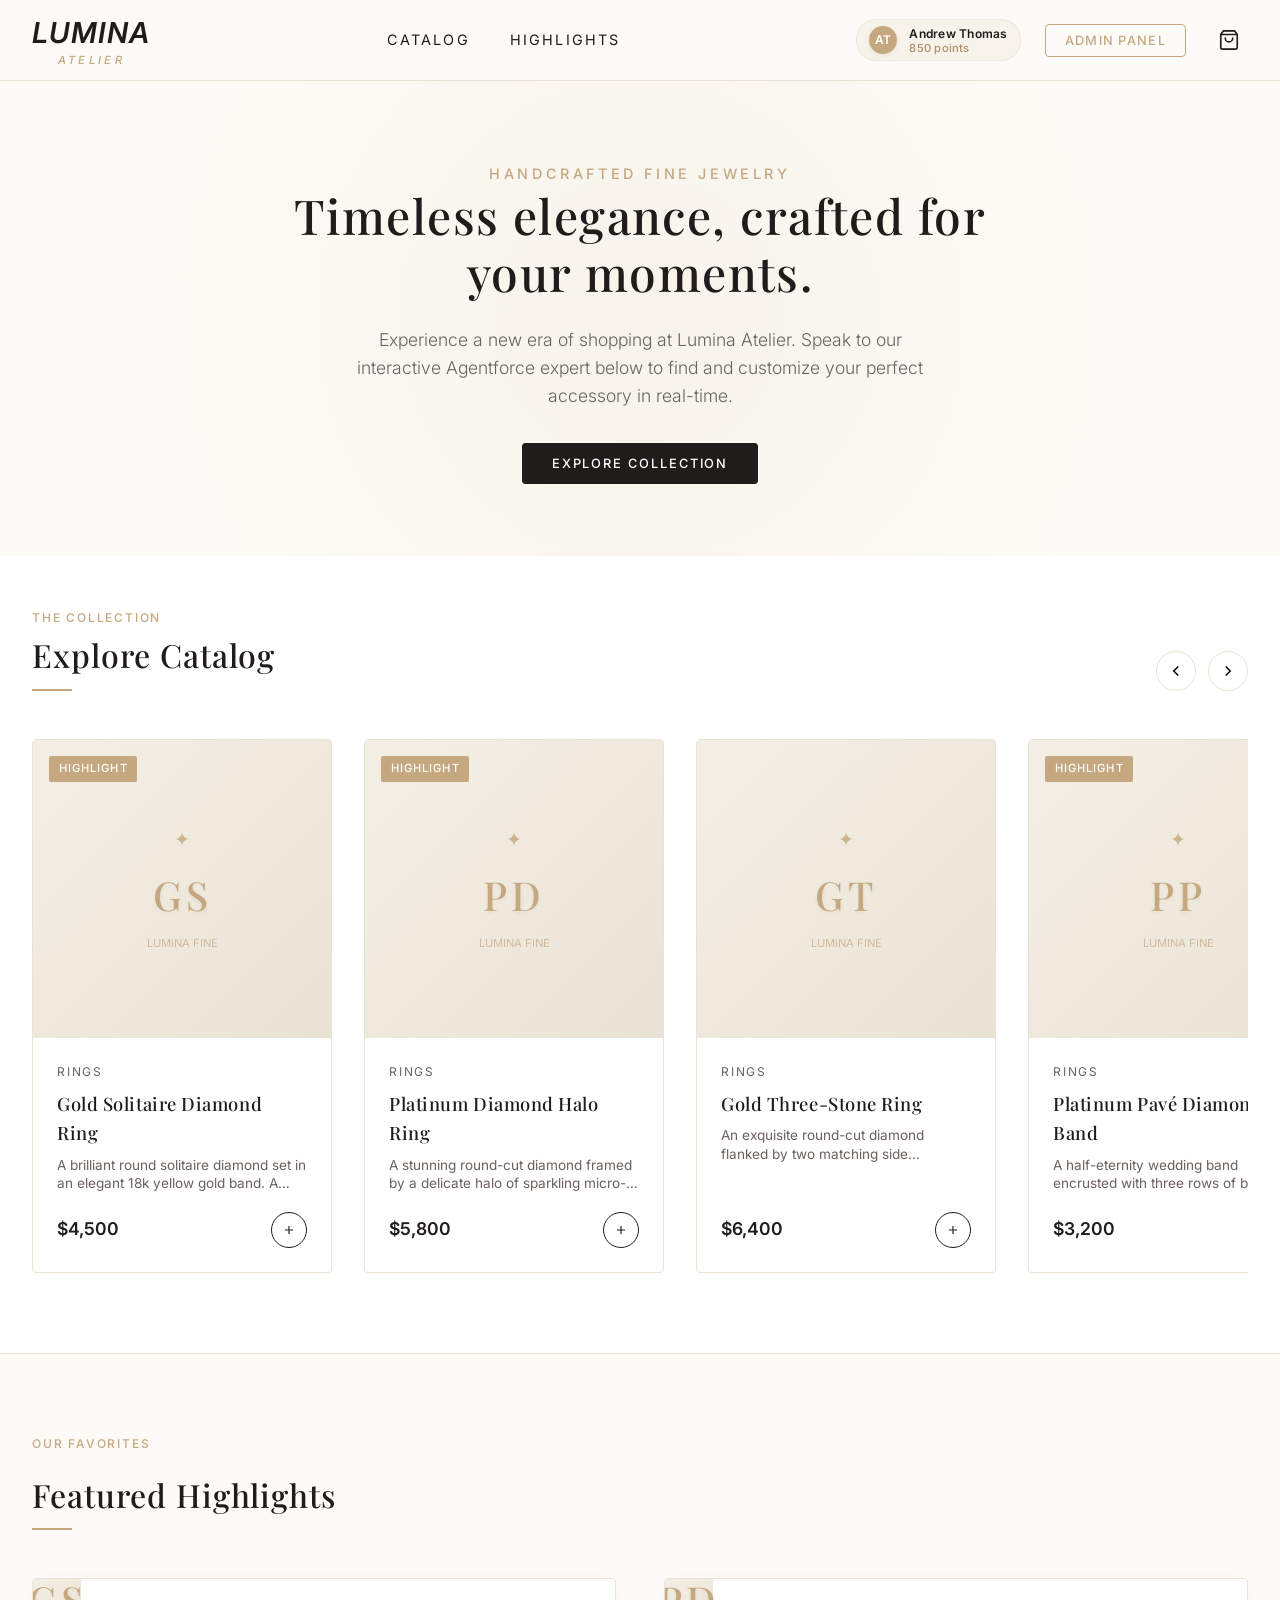
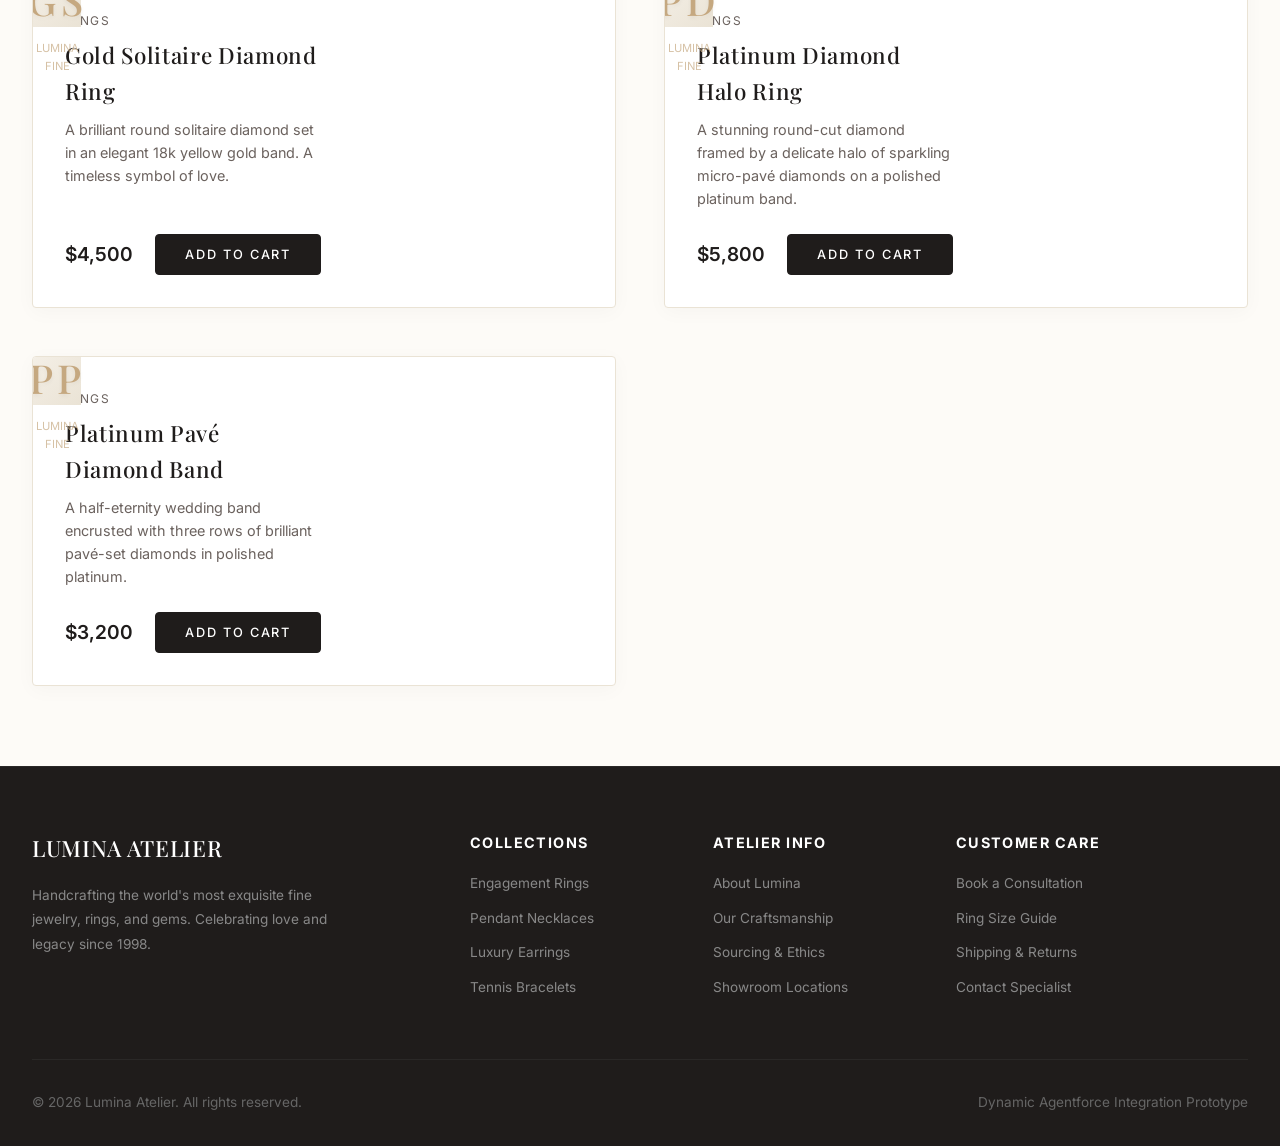
==== index.html @ 38d78a87 "Implement loyalty scheme: Andrew Thomas (850 pts), points redemption, cash-based points earning, and" ====
<!DOCTYPE html>
<html lang="en">
<head>
  <meta charset="UTF-8">
  <meta name="viewport" content="width=device-width, initial-scale=1.0">
  <title>Lumina Atelier | Fine Luxury Jewelry</title>
  <meta name="description" content="Discover premium handcrafted rings, necklaces, earrings, and bracelets at Lumina Atelier. Fully responsive demo with integrated Agentforce chat support.">
  <link rel="stylesheet" href="styles.css">
  <script src="app.js" defer></script>
  <!-- Salesforce Beacon Script -->
  <script type="text/javascript" async="" src="https://cdn.c360a.salesforce.com/beacon/c360a/36f000dc-c237-4c8b-a5c8-f75b1581d958/scripts/c360a.min.js"></script>
</head>
<body>

  <!-- --- TOAST CONTAINER FOR DYNAMIC EVENTS --- -->
  <div id="toastContainer" class="toast-container" aria-live="polite"></div>

  <!-- --- HEADER & NAVBAR --- -->
  <header class="header">
    <div class="container navbar">
      <a href="#" class="nav-logo" id="logoLink">
        LUMINA
        <span>Atelier</span>
      </a>
      
      <nav aria-label="Main Navigation">
        <ul class="nav-links">
          <li><a href="#carousel-section" id="navCatalog">Catalog</a></li>
          <li><a href="#highlight-section" id="navHighlights">Highlights</a></li>
        </ul>
      </nav>

      <div class="nav-actions">
        <!-- Loyalty Scheme Widget -->
        <div class="user-loyalty-widget" id="headerLoyaltyWidget" title="Loyalty Member: Andrew Thomas">
          <div class="user-avatar">AT</div>
          <div class="user-loyalty-info hide-mobile">
            <span class="user-name">Andrew Thomas</span>
            <span class="user-points"><span id="headerPointsCount">850</span> points</span>
          </div>
        </div>

        <button id="btnAdminOpen" class="btn-admin" aria-label="Open Catalog Admin Panel">
          Admin <span class="hide-mobile">Panel</span>
        </button>
        <button id="btnCart" class="icon-btn" aria-label="View Shopping Bag">
          <!-- Premium Minimalist Bag SVG -->
          <svg width="22" height="22" viewBox="0 0 24 24" fill="none" stroke="currentColor" stroke-width="1.8" stroke-linecap="round" stroke-linejoin="round">
            <path d="M6 2L3 6v14a2 2 0 0 0 2 2h14a2 2 0 0 0 2-2V6l-3-4z"></path>
            <line x1="3" y1="6" x2="21" y2="6"></line>
            <path d="M16 10a4 4 0 0 1-8 0"></path>
          </svg>
          <span class="cart-count" style="display: none;">0</span>
        </button>
        <button id="btnMobileMenu" class="mobile-menu-btn" aria-label="Toggle Navigation Menu">
          <svg width="22" height="22" viewBox="0 0 24 24" fill="none" stroke="currentColor" stroke-width="2" stroke-linecap="round" stroke-linejoin="round" class="hamburger-icon">
            <line x1="3" y1="12" x2="21" y2="12" class="line-mid"></line>
            <line x1="3" y1="6" x2="21" y2="6" class="line-top"></line>
            <line x1="3" y1="18" x2="21" y2="18" class="line-bot"></line>
          </svg>
        </button>
      </div>
    </div>
    <!-- Mobile Navigation Drawer / Dropdown -->
    <div id="mobileNavMenu" class="mobile-nav-menu">
      <nav aria-label="Mobile Navigation">
        <!-- Mobile Loyalty Widget -->
        <div class="mobile-loyalty-widget">
          <div class="user-avatar">AT</div>
          <div class="mobile-loyalty-info">
            <span class="user-name">Andrew Thomas</span>
            <span class="user-points"><span id="mobilePointsCount">850</span> points</span>
          </div>
        </div>
        <ul class="mobile-nav-links">
          <li><a href="#carousel-section" id="mobNavCatalog">Catalog</a></li>
          <li><a href="#highlight-section" id="mobNavHighlights">Highlights</a></li>
          <li><a href="#" id="mobNavAdmin" class="mob-admin-link">Admin Panel</a></li>
        </ul>
      </nav>
    </div>
  </header>

  <!-- --- HERO BRAND BANNER --- -->
  <section class="hero" id="heroBanner">
    <div class="container">
      <span class="hero-subtitle">Handcrafted Fine Jewelry</span>
      <h1 class="hero-title">Timeless elegance, crafted for your moments.</h1>
      <p class="hero-desc">Experience a new era of shopping at Lumina Atelier. Speak to our interactive Agentforce expert below to find and customize your perfect accessory in real-time.</p>
      <a href="#carousel-section" class="btn-primary" id="btnHeroExplore">Explore Collection</a>
    </div>
  </section>

  <!-- --- TOP HORIZONTAL SCROLLING PRODUCT CAROUSEL --- -->
  <section class="carousel-section" id="carousel-section">
    <div class="container">
      <div class="section-header">
        <div>
          <span class="hero-subtitle" style="font-size:0.75rem; letter-spacing:0.15em;">The Collection</span>
          <h2 class="section-title">Explore Catalog</h2>
        </div>
        <div class="carousel-controls">
          <button id="carouselPrev" class="carousel-arrow" aria-label="Scroll products left" title="Scroll Left">
            <svg width="18" height="18" viewBox="0 0 24 24" fill="none" stroke="currentColor" stroke-width="2"><polyline points="15 18 9 12 15 6"></polyline></svg>
          </button>
          <button id="carouselNext" class="carousel-arrow" aria-label="Scroll products right" title="Scroll Right">
            <svg width="18" height="18" viewBox="0 0 24 24" fill="none" stroke="currentColor" stroke-width="2"><polyline points="9 18 15 12 9 6"></polyline></svg>
          </button>
        </div>
      </div>
      
      <!-- Loaded dynamically via JavaScript -->
      <div id="carouselContainer" class="carousel-container"></div>
    </div>
  </section>

  <!-- --- HIGHLIGHTED PRODUCTS SECTION --- -->
  <section class="highlight-section" id="highlight-section">
    <div class="container">
      <span class="hero-subtitle" style="font-size:0.75rem; letter-spacing:0.15em; text-align:left; display:block;">Our Favorites</span>
      <h2 class="section-title">Featured Highlights</h2>
      
      <!-- Loaded dynamically via JavaScript -->
      <div id="highlightGrid" class="highlight-grid"></div>
    </div>
  </section>

  <!-- --- PRODUCT DETAIL VIEW SECTION (SPA) --- -->
  <section id="productDetailSection" class="product-detail-section" style="display: none;">
    <!-- Loaded dynamically via JavaScript -->
  </section>

  <!-- --- FOOTER --- -->
  <footer class="footer">
    <div class="container">
      <div class="footer-grid">
        <div class="footer-brand">
          <h4>LUMINA ATELIER</h4>
          <p>Handcrafting the world's most exquisite fine jewelry, rings, and gems. Celebrating love and legacy since 1998.</p>
        </div>
        <div class="footer-col">
          <h5>Collections</h5>
          <ul>
            <li><a href="#">Engagement Rings</a></li>
            <li><a href="#">Pendant Necklaces</a></li>
            <li><a href="#">Luxury Earrings</a></li>
            <li><a href="#">Tennis Bracelets</a></li>
          </ul>
        </div>
        <div class="footer-col">
          <h5>Atelier Info</h5>
          <ul>
            <li><a href="#">About Lumina</a></li>
            <li><a href="#">Our Craftsmanship</a></li>
            <li><a href="#">Sourcing & Ethics</a></li>
            <li><a href="#">Showroom Locations</a></li>
          </ul>
        </div>
        <div class="footer-col">
          <h5>Customer Care</h5>
          <ul>
            <li><a href="#">Book a Consultation</a></li>
            <li><a href="#">Ring Size Guide</a></li>
            <li><a href="#">Shipping & Returns</a></li>
            <li><a href="#">Contact Specialist</a></li>
          </ul>
        </div>
      </div>
      <div class="footer-bottom">
        <p>&copy; 2026 Lumina Atelier. All rights reserved.</p>
        <p>Dynamic Agentforce Integration Prototype</p>
      </div>
    </div>
  </footer>

  <!-- --- CART DRAWER SLIDEOUT --- -->
  <div id="cartOverlay" class="cart-drawer-overlay">
    <div class="cart-drawer" role="dialog" aria-modal="true" aria-labelledby="cartTitle">
      <div class="cart-header">
        <h2 id="cartTitle" class="cart-title">Your Jewelry Bag</h2>
        <button id="cartClose" class="btn-close" aria-label="Close Shopping Bag">&times;</button>
      </div>
      
      <!-- Items loaded dynamically -->
      <div id="cartItems" class="cart-items"></div>
      
      <div class="cart-footer">
        <!-- Loyalty Redemption Widget in Cart -->
        <div class="loyalty-redeem-box">
          <div class="loyalty-info-row">
            <span class="loyalty-title-text">Redeem Loyalty Points</span>
            <span id="loyaltyBalanceText" class="loyalty-balance-tag">850 pts ($85.00) available</span>
          </div>
          <div class="loyalty-input-row">
            <input type="number" id="loyaltyInput" class="loyalty-input" min="0" placeholder="Points to spend">
            <button id="btnApplyLoyalty" class="btn-apply-loyalty">Apply</button>
            <button id="btnUseMaxLoyalty" class="btn-use-max-loyalty">Max</button>
          </div>
        </div>

        <div class="cart-summary-row">
          <span>Subtotal</span>
          <span id="cartSubtotal">$0</span>
        </div>
        <div class="cart-summary-row" id="cartDiscountRow" style="display: none;">
          <span>Discount (15%)</span>
          <span id="cartDiscount" class="discount-tag">-$0</span>
        </div>
        <!-- Loyalty Discount Row -->
        <div class="cart-summary-row" id="cartLoyaltyDiscountRow" style="display: none;">
          <span>Loyalty Points Redeemed (<span id="cartPointsSpentText">0</span> pts)</span>
          <span id="cartLoyaltyDiscount" class="discount-tag">-$0</span>
        </div>
        <div class="cart-summary-row total">
          <span>Total</span>
          <span id="cartTotal">$0</span>
        </div>
        
        <div class="promo-code-box">
          <input type="text" id="promoInput" class="promo-input" placeholder="Promo Code (e.g. WELCOME15)">
          <button id="btnApplyPromo" class="btn-apply-promo">Apply</button>
        </div>

        <!-- Loyalty Points Gained Banner -->
        <div class="loyalty-earned-banner">
          <svg width="15" height="15" viewBox="0 0 24 24" fill="none" stroke="currentColor" stroke-width="2" stroke-linecap="round" stroke-linejoin="round" class="loyalty-star-icon">
            <polygon points="12 2 15.09 8.26 22 9.27 17 14.14 18.18 21.02 12 17.77 5.82 21.02 7 14.14 2 9.27 8.91 8.26 12 2"></polygon>
          </svg>
          <span>You will earn <strong id="cartPointsEarned">0</strong> loyalty points</span>
        </div>
        
        <button class="btn-primary btn-checkout" id="btnCheckout">Secure Checkout</button>
      </div>
    </div>
  </div>

  <!-- --- ADMIN PRODUCT BUILDER MODAL --- -->
  <div id="adminOverlay" class="admin-modal-overlay">
    <div class="admin-modal" role="dialog" aria-modal="true" aria-labelledby="adminModalTitle">
      <div class="admin-header">
        <h2 id="adminModalTitle">Add New Jewelry Product</h2>
        <div style="display: flex; align-items: center; gap: 1rem;">
          <button id="btnAdminReset" class="btn-admin" style="border-color: var(--color-alert); color: var(--color-alert);" title="Restore original 10 products and delete custom changes">Reset Catalog</button>
          <button id="adminClose" class="btn-close" aria-label="Close Product Builder">&times;</button>
        </div>
      </div>
      
      <div class="admin-body">
        <!-- Form to Add/Edit Products -->
        <div class="admin-form-col">
          <form id="adminProductForm">
            <div class="form-group">
              <label for="prodName">Product Name *</label>
              <input type="text" id="prodName" class="form-control" placeholder="e.g. Sapphire Tiara" required>
            </div>
            
            <div class="form-group">
              <label for="prodPrice">Price (USD) *</label>
              <input type="number" id="prodPrice" class="form-control" placeholder="e.g. 5200" min="0" required>
            </div>
            
            <div class="form-group">
              <label for="prodCategory">Category</label>
              <select id="prodCategory" class="form-control">
                <option value="Rings">Rings</option>
                <option value="Necklaces">Necklaces</option>
                <option value="Earrings">Earrings</option>
                <option value="Bracelets">Bracelets</option>
              </select>
            </div>
            
            <div class="form-group">
              <label for="prodDescription">Product Description</label>
              <textarea id="prodDescription" class="form-control" placeholder="Describe the gemstones, band materials, cut, and craftsmanship..."></textarea>
            </div>
            
            <div class="form-group">
              <label for="prodImage">Image Path or URL</label>
              <input type="text" id="prodImage" class="form-control" placeholder="e.g. images/my_image.png">
              <p style="font-size:0.7rem; color:var(--color-text-secondary); margin-top:0.3rem;">Place your images in the <code>images/</code> folder and enter the path here, or paste an external HTTP image link.</p>
            </div>
            
            <div class="form-group">
              <label for="prodKeywords">Trigger Keywords (comma-separated)</label>
              <input type="text" id="prodKeywords" class="form-control" placeholder="e.g. sapphire, tiara, crown">
              <p style="font-size:0.7rem; color:var(--color-text-secondary); margin-top:0.3rem;">If the Agent mentions these keywords, this product will auto-scroll and highlight.</p>
            </div>
            
            <div class="form-group checkbox-group">
              <input type="checkbox" id="prodHighlight">
              <label for="prodHighlight">Display in Highlighted Showcase (below carousel)</label>
            </div>
            
            <div class="form-actions">
              <button type="button" id="btnAdminCancel" class="btn-form cancel">Cancel</button>
              <button type="submit" id="btnAdminSubmit" class="btn-form submit">Add to Catalog</button>
            </div>
          </form>
        </div>
        
        <!-- List of Existing Products for Managing -->
        <div class="admin-list-col">
          <h3 class="admin-table-title">Manage Catalog List</h3>
          <div id="adminProdList" class="admin-prod-list"></div>
        </div>
      </div>
    </div>
  </div>


  <!-- --- ORDER CONFIRMATION MODAL --- -->
  <div id="confirmationOverlay" class="confirmation-modal-overlay">
    <div class="confirmation-modal" role="dialog" aria-modal="true" aria-labelledby="confirmTitle">
      <div class="confirm-icon">✦</div>
      <h2 id="confirmTitle" class="confirm-title">Order Confirmed</h2>
      <p class="confirm-subtitle">Thank you for your purchase, Andrew Thomas!</p>
      
      <div class="confirm-details">
        <div class="confirm-row">
          <span>Order Number:</span>
          <strong id="confirmOrderNo">LMA-1029384</strong>
        </div>
        <hr class="confirm-divider">
        <div class="confirm-summary">
          <div class="confirm-row">
            <span>Subtotal:</span>
            <span id="confirmSubtotal">$0</span>
          </div>
          <div class="confirm-row" id="confirmPromoDiscountRow" style="display: none;">
            <span>Promo Discount:</span>
            <span id="confirmPromoDiscount">-$0</span>
          </div>
          <div class="confirm-row" id="confirmLoyaltyDiscountRow" style="display: none;">
            <span>Loyalty Discount (<span id="confirmPointsSpent">0</span> pts):</span>
            <span id="confirmLoyaltyDiscount">-$0</span>
          </div>
          <div class="confirm-row total">
            <span>Total Paid (Cash):</span>
            <span id="confirmTotal">$0</span>
          </div>
        </div>
        <hr class="confirm-divider">
        <div class="confirm-loyalty-recap">
          <div class="confirm-row">
            <span>Loyalty Points Gained:</span>
            <span class="points-gain" id="confirmPointsGained">+0 points</span>
          </div>
          <div class="confirm-row">
            <span>New Points Balance:</span>
            <strong id="confirmNewBalance">850 points</strong>
          </div>
        </div>
      </div>
      
      <button id="btnConfirmClose" class="btn-primary confirm-btn-close">Continue Shopping</button>
    </div>
  </div>


  <!-- --- SALESFORCE AGENTFORCE HTML SNIPPET --- -->
  <script type='text/javascript'>
    function initEmbeddedMessaging() {
      try {
        embeddedservice_bootstrap.settings.language = 'en_US'; // For example, enter 'en' or 'en-US'
        
        embeddedservice_bootstrap.init(
          '00Dg8000006eGtp',
          'Service_Agent_Lumina',
          'https://os1779160828320.my.site.com/ESWServiceAgentLumina1780899485218',
          {
            scrt2URL: 'https://os1779160828320.my.salesforce-scrt.com'
          }
        );
      } catch (err) {
        console.error('Error loading Embedded Messaging: ', err);
      }
    };
  </script>
  <script type='text/javascript' src='https://os1779160828320.my.site.com/ESWServiceAgentLumina1780899485218/assets/js/bootstrap.min.js' onload='initEmbeddedMessaging()'></script>


</body>
</html>
---- styles.css ----
/* Import Premium Google Fonts */
@import url('https://fonts.googleapis.com/css2?family=Inter:wght@300;400;500;600&family=Playfair+Display:ital,wght@0,400;0,500;0,600;0,700;1,400&display=swap');

/* Luxury Design Variables */
:root {
  --color-bg-base: #FDFBF7; /* Alabaster Cream */
  --color-bg-card: #FFFFFF; /* Crisp White */
  --color-bg-accent: #F4EFE6; /* Champagne */
  --color-text-primary: #1F1C1B; /* Warm Luxury Charcoal */
  --color-text-secondary: #6B625E; /* Warm Muted Gray */
  --color-gold: #C5A880; /* Elegant Warm Gold */
  --color-gold-hover: #AF9065; /* Darker Gold for Hover */
  --color-gold-light: #F7F3EB; /* Soft Gold Tint */
  --color-border: #EAE3D5; /* Subtle Warm Border */
  --color-success: #8EA082; /* Soft Sage Green */
  --color-alert: #D1A19D; /* Soft Rose Alert */
  
  --font-serif: 'Playfair Display', Georgia, serif;
  --font-sans: 'Inter', system-ui, -apple-system, sans-serif;
  
  --transition-smooth: all 0.4s cubic-bezier(0.25, 1, 0.5, 1);
  --shadow-subtle: 0 4px 20px rgba(31, 28, 27, 0.03);
  --shadow-premium: 0 20px 40px rgba(31, 28, 27, 0.08);
  --border-radius-sm: 4px;
  --border-radius-md: 8px;
  --border-radius-lg: 16px;
}

/* Reset and Global Styles */
* {
  box-sizing: border-box;
  margin: 0;
  padding: 0;
}

html, body {
  overflow-x: hidden;
  width: 100%;
}

body {
  background-color: var(--color-bg-base);
  color: var(--color-text-primary);
  font-family: var(--font-sans);
  line-height: 1.6;
  -webkit-font-smoothing: antialiased;
}

/* Typography */
h1, h2, h3, h4, .brand-font {
  font-family: var(--font-serif);
  font-weight: 500;
  letter-spacing: 0.03em;
}

a {
  color: inherit;
  text-decoration: none;
  transition: var(--transition-smooth);
}

button, input, select, textarea {
  font-family: inherit;
  outline: none;
}

/* Premium Layout Container */
.container {
  width: 100%;
  max-width: 1300px;
  margin: 0 auto;
  padding: 0 2rem;
}

/* --- NAVBAR --- */
.header {
  position: sticky;
  top: 0;
  background-color: rgba(253, 251, 247, 0.9);
  backdrop-filter: blur(12px);
  border-bottom: 1px solid var(--color-border);
  z-index: 1000;
  transition: var(--transition-smooth);
}

.navbar {
  display: flex;
  justify-content: space-between;
  align-items: center;
  height: 80px;
}

.nav-logo {
  font-size: 1.8rem;
  font-style: italic;
  font-weight: 600;
  position: relative;
  letter-spacing: 0.05em;
}

.nav-logo span {
  font-family: var(--font-sans);
  font-size: 0.7rem;
  font-weight: 500;
  text-transform: uppercase;
  letter-spacing: 0.3em;
  display: block;
  text-align: center;
  margin-top: -4px;
  color: var(--color-gold);
}

.nav-links {
  display: flex;
  gap: 2.5rem;
  list-style: none;
}

.nav-links a {
  font-size: 0.9rem;
  text-transform: uppercase;
  letter-spacing: 0.15em;
  font-weight: 400;
  position: relative;
  padding: 0.5rem 0;
}

.nav-links a::after {
  content: '';
  position: absolute;
  bottom: 0;
  left: 50%;
  width: 0;
  height: 1px;
  background-color: var(--color-gold);
  transition: var(--transition-smooth);
  transform: translateX(-50%);
}

.nav-links a:hover {
  color: var(--color-gold);
}

.nav-links a:hover::after {
  width: 100%;
}

.nav-actions {
  display: flex;
  align-items: center;
  gap: 1.5rem;
}

.icon-btn {
  background: none;
  border: none;
  cursor: pointer;
  color: var(--color-text-primary);
  padding: 0.5rem;
  position: relative;
  transition: var(--transition-smooth);
  display: flex;
  align-items: center;
  justify-content: center;
}

.icon-btn:hover {
  color: var(--color-gold);
  transform: translateY(-2px);
}

.cart-count {
  position: absolute;
  top: 0;
  right: 0;
  background-color: var(--color-gold);
  color: #fff;
  font-size: 0.7rem;
  font-weight: 600;
  width: 18px;
  height: 18px;
  border-radius: 50%;
  display: flex;
  align-items: center;
  justify-content: center;
  transform: translate(25%, -25%);
  transition: var(--transition-smooth);
}

.btn-admin {
  background-color: transparent;
  border: 1px solid var(--color-gold);
  color: var(--color-gold);
  padding: 0.5rem 1.2rem;
  font-size: 0.8rem;
  text-transform: uppercase;
  letter-spacing: 0.1em;
  font-weight: 500;
  border-radius: var(--border-radius-sm);
  cursor: pointer;
  transition: var(--transition-smooth);
}

.btn-admin:hover {
  background-color: var(--color-gold);
  color: #FFF;
}

/* Mobile Menu button (hidden on desktop) */
.mobile-menu-btn {
  display: none;
  background: none;
  border: none;
  cursor: pointer;
  color: var(--color-text-primary);
  padding: 0.5rem;
  transition: var(--transition-smooth);
  align-items: center;
  justify-content: center;
}

.mobile-menu-btn:hover {
  color: var(--color-gold);
}

.hamburger-icon {
  transition: transform 0.3s ease;
}

.hamburger-icon line {
  transition: transform 0.3s ease, opacity 0.3s ease;
  transform-origin: center;
}

/* Hamburger transition to X when menu is active */
.mobile-menu-btn.active .line-mid {
  opacity: 0;
}

.mobile-menu-btn.active .line-top {
  transform: translateY(6px) rotate(45deg);
}

.mobile-menu-btn.active .line-bot {
  transform: translateY(-6px) rotate(-45deg);
}

/* Mobile Nav Dropdown Menu (hidden on desktop) */
.mobile-nav-menu {
  display: block; /* always block, toggle via max-height */
  position: absolute;
  top: 80px; /* sits right below navbar height */
  left: 0;
  width: 100%;
  background-color: rgba(253, 251, 247, 0.95);
  backdrop-filter: blur(12px);
  border-bottom: 1px solid var(--color-border);
  box-shadow: 0 10px 30px rgba(31, 28, 27, 0.05);
  z-index: 999;
  overflow: hidden;
  max-height: 0;
  transition: max-height 0.4s cubic-bezier(0.25, 1, 0.5, 1);
}

.mobile-nav-menu.active {
  max-height: 200px; /* enough to fit mobile links */
}

.mobile-nav-links {
  display: flex;
  flex-direction: column;
  list-style: none;
  padding: 1.5rem 2rem;
  gap: 1.2rem;
}

.mobile-nav-links a {
  font-size: 1rem;
  text-transform: uppercase;
  letter-spacing: 0.15em;
  font-weight: 500;
  color: var(--color-text-primary);
  display: block;
  transition: var(--transition-smooth);
}

.mobile-nav-links a:hover {
  color: var(--color-gold);
  padding-left: 5px;
}

/* --- HERO SECTION --- */
.hero {
  padding: 5rem 0;
  text-align: center;
  background: radial-gradient(circle, var(--color-gold-light) 0%, var(--color-bg-base) 70%);
}

.hero-subtitle {
  font-size: 0.9rem;
  text-transform: uppercase;
  letter-spacing: 0.25em;
  color: var(--color-gold);
  margin-bottom: 1rem;
  font-weight: 500;
}

.hero-title {
  font-size: 3rem;
  line-height: 1.2;
  margin-bottom: 1.5rem;
  max-width: 800px;
  margin-left: auto;
  margin-right: auto;
}

.hero-desc {
  font-size: 1.1rem;
  color: var(--color-text-secondary);
  max-width: 600px;
  margin: 0 auto 2.5rem;
  font-weight: 300;
}

/* --- CAROUSEL SECTION (TOP) --- */
.carousel-section {
  padding: 3rem 0;
  background-color: var(--color-bg-card);
  border-bottom: 1px solid var(--color-border);
}

.section-header {
  display: flex;
  justify-content: space-between;
  align-items: flex-end;
  margin-bottom: 2rem;
}

.section-title {
  font-size: 2rem;
  position: relative;
}

.section-title::after {
  content: '';
  display: block;
  width: 40px;
  height: 2px;
  background-color: var(--color-gold);
  margin-top: 0.5rem;
}

.carousel-controls {
  display: flex;
  gap: 0.75rem;
}

.carousel-arrow {
  width: 40px;
  height: 40px;
  border-radius: 50%;
  border: 1px solid var(--color-border);
  background: none;
  cursor: pointer;
  display: flex;
  align-items: center;
  justify-content: center;
  transition: var(--transition-smooth);
}

.carousel-arrow:hover {
  background-color: var(--color-gold-light);
  border-color: var(--color-gold);
  color: var(--color-gold);
}

.carousel-container {
  display: flex;
  gap: 2rem;
  overflow-x: auto;
  scroll-behavior: smooth;
  padding: 1rem 0.5rem 2rem;
  scrollbar-width: none; /* Firefox */
}

.carousel-container::-webkit-scrollbar {
  display: none; /* Chrome, Safari, Opera */
}

/* Product Cards */
.product-card {
  flex: 0 0 300px; /* Card Width */
  background-color: var(--color-bg-card);
  border: 1px solid var(--color-border);
  border-radius: var(--border-radius-sm);
  overflow: hidden;
  transition: var(--transition-smooth);
  display: flex;
  flex-direction: column;
  position: relative;
}

.product-card:hover {
  transform: translateY(-8px);
  box-shadow: var(--shadow-premium);
  border-color: var(--color-gold);
}

.product-card.agent-highlighted {
  animation: golden-pulse 2s infinite;
  border: 2px solid var(--color-gold);
  box-shadow: 0 0 25px rgba(197, 168, 128, 0.4);
}

.card-img-wrapper {
  position: relative;
  padding-top: 100%; /* 1:1 Aspect Ratio */
  background-color: var(--color-bg-accent);
  overflow: hidden;
}

.card-img {
  position: absolute;
  top: 0;
  left: 0;
  width: 100%;
  height: 100%;
  object-fit: cover;
  transition: var(--transition-smooth);
}

.product-card:hover .card-img {
  transform: scale(1.08);
}

/* Premium CSS-based Image Fallback */
.card-img-fallback {
  position: absolute;
  top: 0;
  left: 0;
  width: 100%;
  height: 100%;
  display: flex;
  flex-direction: column;
  align-items: center;
  justify-content: center;
  background: linear-gradient(135deg, #F4EFE6 0%, #EAE3D5 100%);
  color: var(--color-gold);
  padding: 1.5rem;
  text-align: center;
}

.fallback-initials {
  font-family: var(--font-serif);
  font-size: 2.5rem;
  font-weight: 500;
  letter-spacing: 0.1em;
  margin-bottom: 0.5rem;
  text-shadow: 0 2px 4px rgba(31, 28, 27, 0.05);
}

.fallback-icon {
  font-size: 1.2rem;
  margin-bottom: 0.5rem;
  opacity: 0.8;
}

.card-badge {
  position: absolute;
  top: 1rem;
  left: 1rem;
  background-color: var(--color-gold);
  color: #FFF;
  font-size: 0.7rem;
  font-weight: 500;
  text-transform: uppercase;
  letter-spacing: 0.1em;
  padding: 0.25rem 0.6rem;
  border-radius: 2px;
  z-index: 5;
}

.card-content {
  padding: 1.5rem;
  display: flex;
  flex-direction: column;
  flex-grow: 1;
}

.card-category {
  font-size: 0.75rem;
  text-transform: uppercase;
  letter-spacing: 0.15em;
  color: var(--color-text-secondary);
  margin-bottom: 0.5rem;
}

.card-title {
  font-size: 1.15rem;
  margin-bottom: 0.5rem;
  color: var(--color-text-primary);
  font-weight: 500;
}

.card-desc {
  font-size: 0.85rem;
  color: var(--color-text-secondary);
  margin-bottom: 1.2rem;
  display: -webkit-box;
  -webkit-line-clamp: 2;
  -webkit-box-orient: vertical;
  overflow: hidden;
  height: 2.7em;
  line-height: 1.35;
}

.card-footer {
  display: flex;
  justify-content: space-between;
  align-items: center;
  margin-top: auto;
}

.card-price {
  font-family: var(--font-sans);
  font-weight: 600;
  font-size: 1.1rem;
}

.btn-add-cart {
  background: none;
  border: 1px solid var(--color-text-primary);
  color: var(--color-text-primary);
  width: 36px;
  height: 36px;
  border-radius: 50%;
  cursor: pointer;
  display: flex;
  align-items: center;
  justify-content: center;
  transition: var(--transition-smooth);
}

.btn-add-cart:hover {
  background-color: var(--color-text-primary);
  color: var(--color-bg-card);
  transform: rotate(90deg);
}

/* --- HIGHLIGHTED PRODUCTS SECTION --- */
.highlight-section {
  padding: 5rem 0;
  background-color: var(--color-bg-base);
}

.highlight-grid {
  display: grid;
  grid-template-columns: repeat(auto-fit, minmax(400px, 1fr));
  gap: 3rem;
  margin-top: 3rem;
}

@media (max-width: 900px) {
  .highlight-grid {
    grid-template-columns: 1fr;
  }
}

.highlight-item {
  display: flex;
  background-color: var(--color-bg-card);
  border: 1px solid var(--color-border);
  border-radius: var(--border-radius-sm);
  overflow: hidden;
  transition: var(--transition-smooth);
  box-shadow: var(--shadow-subtle);
  min-height: 260px;
}

.highlight-item:hover {
  transform: translateY(-5px);
  box-shadow: var(--shadow-premium);
  border-color: var(--color-gold);
}

.highlight-img-wrapper {
  width: 45%;
  position: relative;
  background-color: var(--color-bg-accent);
}

.highlight-info {
  width: 55%;
  padding: 2rem;
  display: flex;
  flex-direction: column;
  justify-content: center;
}

.highlight-title {
  font-size: 1.4rem;
  margin-bottom: 0.5rem;
}

.highlight-desc {
  font-size: 0.9rem;
  color: var(--color-text-secondary);
  margin-bottom: 1.5rem;
}

.btn-primary {
  background-color: var(--color-text-primary);
  color: #FFF;
  border: 1px solid var(--color-text-primary);
  padding: 0.75rem 1.8rem;
  font-size: 0.8rem;
  text-transform: uppercase;
  letter-spacing: 0.15em;
  font-weight: 500;
  cursor: pointer;
  transition: var(--transition-smooth);
  border-radius: var(--border-radius-sm);
  align-self: flex-start;
}

.btn-primary:hover {
  background-color: transparent;
  color: var(--color-text-primary);
}

/* --- FOOTER --- */
.footer {
  background-color: #1F1C1B;
  color: #DDD;
  padding: 4rem 0 2rem;
  font-size: 0.85rem;
  border-top: 1px solid rgba(255, 255, 255, 0.05);
}

.footer-grid {
  display: grid;
  grid-template-columns: 2fr 1fr 1fr 1.5fr;
  gap: 3rem;
  margin-bottom: 3rem;
}

@media (max-width: 768px) {
  .footer-grid {
    grid-template-columns: 1fr;
    gap: 2rem;
  }
}

.footer-brand h4 {
  color: #FFF;
  font-size: 1.4rem;
  margin-bottom: 1rem;
}

.footer-brand p {
  color: #888;
  max-width: 300px;
  line-height: 1.8;
}

.footer-col h5 {
  color: #FFF;
  font-size: 0.9rem;
  text-transform: uppercase;
  letter-spacing: 0.1em;
  margin-bottom: 1.2rem;
}

.footer-col ul {
  list-style: none;
}

.footer-col ul li {
  margin-bottom: 0.8rem;
}

.footer-col ul li a {
  color: #888;
}

.footer-col ul li a:hover {
  color: var(--color-gold);
}

.footer-bottom {
  border-top: 1px solid rgba(255, 255, 255, 0.05);
  padding-top: 2rem;
  display: flex;
  justify-content: space-between;
  align-items: center;
  color: #666;
}

/* --- CART DRAWER --- */
.cart-drawer-overlay {
  position: fixed;
  top: 0;
  left: 0;
  width: 100%;
  height: 100%;
  background-color: rgba(31, 28, 27, 0.4);
  backdrop-filter: blur(4px);
  z-index: 1100;
  opacity: 0;
  pointer-events: none;
  transition: opacity 0.4s ease;
}

.cart-drawer-overlay.active {
  opacity: 1;
  pointer-events: auto;
}

.cart-drawer {
  position: fixed;
  top: 0;
  right: -450px;
  width: 100%;
  max-width: 450px;
  height: 100%;
  background-color: var(--color-bg-base);
  z-index: 1200;
  box-shadow: -10px 0 40px rgba(0, 0, 0, 0.1);
  transition: right 0.4s cubic-bezier(0.25, 1, 0.5, 1);
  display: flex;
  flex-direction: column;
}

.cart-drawer-overlay.active .cart-drawer {
  right: 0;
}

.cart-header {
  padding: 1.5rem 2rem;
  border-bottom: 1px solid var(--color-border);
  display: flex;
  justify-content: space-between;
  align-items: center;
  background-color: var(--color-bg-card);
}

.cart-title {
  font-size: 1.4rem;
}

.cart-items {
  flex-grow: 1;
  overflow-y: auto;
  padding: 2rem;
  display: flex;
  flex-direction: column;
  gap: 1.5rem;
}

.cart-empty-message {
  text-align: center;
  color: var(--color-text-secondary);
  font-style: italic;
  margin-top: 4rem;
}

.cart-item {
  display: flex;
  gap: 1rem;
  align-items: center;
  padding-bottom: 1.5rem;
  border-bottom: 1px solid var(--color-border);
}

.cart-item-img {
  width: 70px;
  height: 70px;
  object-fit: cover;
  border-radius: var(--border-radius-sm);
  background-color: var(--color-bg-accent);
}

.cart-item-info {
  flex-grow: 1;
}

.cart-item-title {
  font-weight: 500;
  font-size: 0.95rem;
  margin-bottom: 0.25rem;
}

.cart-item-price {
  color: var(--color-gold);
  font-weight: 600;
  font-size: 0.9rem;
}

.cart-item-qty {
  display: flex;
  align-items: center;
  gap: 0.5rem;
  margin-top: 0.5rem;
}

.qty-btn {
  width: 22px;
  height: 22px;
  border: 1px solid var(--color-border);
  background-color: var(--color-bg-card);
  cursor: pointer;
  display: flex;
  align-items: center;
  justify-content: center;
  font-size: 0.8rem;
  border-radius: 2px;
  transition: var(--transition-smooth);
}

.qty-btn:hover {
  border-color: var(--color-text-primary);
}

.qty-value {
  font-size: 0.85rem;
  min-width: 20px;
  text-align: center;
}

.cart-item-remove {
  color: var(--color-text-secondary);
  font-size: 0.8rem;
  text-decoration: underline;
  background: none;
  border: none;
  cursor: pointer;
  margin-top: 0.5rem;
}

.cart-item-remove:hover {
  color: var(--color-alert);
}

.cart-footer {
  padding: 2rem;
  border-top: 1px solid var(--color-border);
  background-color: var(--color-bg-card);
}

.cart-summary-row {
  display: flex;
  justify-content: space-between;
  margin-bottom: 0.8rem;
  font-size: 0.95rem;
}

.cart-summary-row.total {
  font-size: 1.2rem;
  font-weight: 600;
  border-top: 1px solid var(--color-border);
  padding-top: 1rem;
  margin-top: 1rem;
  color: var(--color-text-primary);
}

.discount-tag {
  color: var(--color-success);
  font-weight: 500;
}

.promo-code-box {
  display: flex;
  gap: 0.5rem;
  margin-bottom: 1.5rem;
}

.promo-input {
  flex-grow: 1;
  border: 1px solid var(--color-border);
  padding: 0.6rem 1rem;
  font-size: 0.85rem;
  border-radius: var(--border-radius-sm);
  background-color: var(--color-bg-base);
}

.btn-apply-promo {
  background-color: var(--color-bg-accent);
  border: 1px solid var(--color-border);
  padding: 0 1rem;
  font-size: 0.8rem;
  text-transform: uppercase;
  letter-spacing: 0.05em;
  font-weight: 500;
  cursor: pointer;
  border-radius: var(--border-radius-sm);
  transition: var(--transition-smooth);
}

.btn-apply-promo:hover {
  background-color: var(--color-border);
}

.btn-checkout {
  width: 100%;
  text-align: center;
  padding: 1rem;
  font-size: 0.9rem;
}

/* --- ADMIN PANEL MODAL --- */
.admin-modal-overlay {
  position: fixed;
  top: 0;
  left: 0;
  width: 100%;
  height: 100%;
  background-color: rgba(31, 28, 27, 0.4);
  backdrop-filter: blur(6px);
  z-index: 1500;
  opacity: 0;
  pointer-events: none;
  transition: opacity 0.3s ease;
  display: flex;
  align-items: center;
  justify-content: center;
  padding: 2rem;
}

.admin-modal-overlay.active {
  opacity: 1;
  pointer-events: auto;
}

.admin-modal {
  background-color: var(--color-bg-base);
  border: 1px solid var(--color-border);
  border-radius: var(--border-radius-md);
  width: 100%;
  max-width: 900px;
  max-height: 90vh;
  box-shadow: var(--shadow-premium);
  display: flex;
  flex-direction: column;
  overflow: hidden;
  transform: scale(0.95);
  transition: transform 0.3s cubic-bezier(0.25, 1, 0.5, 1);
}

.admin-modal-overlay.active .admin-modal {
  transform: scale(1);
}

.admin-header {
  padding: 1.5rem 2rem;
  background-color: var(--color-bg-card);
  border-bottom: 1px solid var(--color-border);
  display: flex;
  justify-content: space-between;
  align-items: center;
}

.admin-body {
  display: flex;
  overflow: hidden;
  height: calc(90vh - 150px);
}

@media (max-width: 768px) {
  .admin-body {
    flex-direction: column;
    overflow-y: auto;
    height: auto;
  }
}

.admin-form-col {
  width: 45%;
  padding: 2rem;
  border-right: 1px solid var(--color-border);
  overflow-y: auto;
  background-color: var(--color-bg-card);
}

.admin-list-col {
  width: 55%;
  padding: 2rem;
  overflow-y: auto;
}

@media (max-width: 768px) {
  .admin-form-col, .admin-list-col {
    width: 100%;
    border-right: none;
    overflow-y: visible;
  }
}

.form-group {
  margin-bottom: 1.2rem;
}

.form-group label {
  display: block;
  font-size: 0.8rem;
  font-weight: 500;
  text-transform: uppercase;
  letter-spacing: 0.05em;
  color: var(--color-text-secondary);
  margin-bottom: 0.4rem;
}

.form-control {
  width: 100%;
  border: 1px solid var(--color-border);
  padding: 0.65rem 0.8rem;
  font-size: 0.9rem;
  border-radius: var(--border-radius-sm);
  background-color: var(--color-bg-base);
  transition: var(--transition-smooth);
}

.form-control:focus {
  border-color: var(--color-gold);
  background-color: #FFF;
}

textarea.form-control {
  resize: vertical;
  min-height: 80px;
}

.checkbox-group {
  display: flex;
  align-items: center;
  gap: 0.5rem;
}

.checkbox-group label {
  margin-bottom: 0;
  text-transform: none;
  font-size: 0.85rem;
  cursor: pointer;
}

.checkbox-group input {
  cursor: pointer;
  width: 16px;
  height: 16px;
  accent-color: var(--color-gold);
}

.form-actions {
  display: flex;
  gap: 1rem;
  margin-top: 1.5rem;
}

.btn-form {
  flex: 1;
  padding: 0.75rem 1rem;
  font-size: 0.8rem;
  text-transform: uppercase;
  letter-spacing: 0.1em;
  border-radius: var(--border-radius-sm);
  cursor: pointer;
  transition: var(--transition-smooth);
  font-weight: 500;
}

.btn-form.submit {
  background-color: var(--color-gold);
  color: #FFF;
  border: 1px solid var(--color-gold);
}

.btn-form.submit:hover {
  background-color: var(--color-gold-hover);
}

.btn-form.cancel {
  background-color: transparent;
  border: 1px solid var(--color-border);
  color: var(--color-text-secondary);
}

.btn-form.cancel:hover {
  background-color: var(--color-bg-accent);
}

/* Admin Catalog Table / List */
.admin-table-title {
  font-size: 1.2rem;
  margin-bottom: 1.5rem;
}

.admin-prod-list {
  display: flex;
  flex-direction: column;
  gap: 1rem;
}

.admin-prod-item {
  display: flex;
  align-items: center;
  gap: 1rem;
  padding: 0.75rem;
  background-color: var(--color-bg-card);
  border: 1px solid var(--color-border);
  border-radius: var(--border-radius-sm);
}

.admin-prod-thumb {
  width: 45px;
  height: 45px;
  object-fit: cover;
  border-radius: var(--border-radius-sm);
  background-color: var(--color-bg-accent);
}

.admin-prod-info {
  flex-grow: 1;
}

.admin-prod-title {
  font-weight: 500;
  font-size: 0.9rem;
}

.admin-prod-price {
  font-size: 0.8rem;
  color: var(--color-gold);
  font-weight: 500;
}

.admin-prod-actions {
  display: flex;
  gap: 0.5rem;
}

.btn-action-small {
  background: none;
  border: 1px solid var(--color-border);
  padding: 0.3rem 0.6rem;
  font-size: 0.75rem;
  border-radius: 3px;
  cursor: pointer;
  transition: var(--transition-smooth);
}

.btn-action-small.edit {
  color: var(--color-text-primary);
}

.btn-action-small.edit:hover {
  border-color: var(--color-gold);
  color: var(--color-gold);
}

.btn-action-small.delete {
  color: var(--color-text-secondary);
}

.btn-action-small.delete:hover {
  border-color: var(--color-alert);
  color: var(--color-alert);
}



/* --- ANIMATIONS AND KEYFRAMES --- */
@keyframes golden-pulse {
  0% {
    border-color: var(--color-gold);
    box-shadow: 0 0 10px rgba(197, 168, 128, 0.2);
  }
  50% {
    border-color: #E3D6C1;
    box-shadow: 0 0 25px rgba(197, 168, 128, 0.6);
  }
  100% {
    border-color: var(--color-gold);
    box-shadow: 0 0 10px rgba(197, 168, 128, 0.2);
  }
}

@keyframes fade-in {
  from { opacity: 0; transform: translateY(5px); }
  to { opacity: 1; transform: translateY(0); }
}

@keyframes bounce {
  0%, 100% { transform: translateY(0); }
  50% { transform: translateY(-5px); }
}

.cart-bounce {
  animation: bounce 0.4s ease 2;
}

/* --- SYSTEM TOAST NOTIFICATIONS --- */
.toast-container {
  position: fixed;
  top: 6rem;
  right: 2rem;
  display: flex;
  flex-direction: column;
  gap: 0.8rem;
  z-index: 2000;
}

.toast {
  background-color: var(--color-bg-card);
  border: 1px solid var(--color-border);
  border-left: 4px solid var(--color-gold);
  padding: 1rem 1.5rem;
  box-shadow: var(--shadow-premium);
  border-radius: var(--border-radius-sm);
  display: flex;
  align-items: center;
  gap: 0.8rem;
  min-width: 280px;
  animation: slide-in-toast 0.4s cubic-bezier(0.25, 1, 0.5, 1);
  transition: var(--transition-smooth);
}

.toast.success {
  border-left-color: var(--color-success);
}

.toast-msg {
  font-size: 0.85rem;
  font-weight: 500;
}

@keyframes slide-in-toast {
  from { transform: translateX(120%); opacity: 0; }
  to { transform: translateX(0); opacity: 1; }
}

/* Close Button Helper */
.btn-close {
  background: none;
  border: none;
  cursor: pointer;
  color: var(--color-text-secondary);
  font-size: 1.5rem;
  display: flex;
  align-items: center;
  justify-content: center;
  transition: var(--transition-smooth);
}

.btn-close:hover {
  color: var(--color-text-primary);
  transform: rotate(90deg);
}

/* Responsive Overrides */
@media (max-width: 480px) {

  .toast-container {
    right: 1rem;
    left: 1rem;
  }
}

/* --- PRODUCT DETAIL PAGE & BREADCRUMBS STYLING --- */

.breadcrumbs {
  font-size: 0.8rem;
  color: var(--color-text-secondary);
  padding: 1.5rem 2rem;
  letter-spacing: 0.05em;
  text-transform: uppercase;
  border-bottom: 1px solid var(--color-border);
  margin-bottom: 2rem;
}

.breadcrumbs a {
  color: var(--color-text-secondary);
  transition: var(--transition-smooth);
}

.breadcrumbs a:hover {
  color: var(--color-gold);
}

.breadcrumbs span {
  color: var(--color-text-primary);
  font-weight: 500;
}

/* Split detail layout */
.product-detail-grid {
  display: grid;
  grid-template-columns: 1.2fr 0.8fr;
  gap: 5rem;
  margin-bottom: 5rem;
  align-items: start;
}

/* Gallery Styles */
.detail-gallery {
  display: flex;
  flex-direction: column;
  gap: 1.5rem;
}

.detail-main-image-wrapper {
  background-color: var(--color-bg-accent);
  border: 1px solid var(--color-border);
  border-radius: var(--border-radius-md);
  position: relative;
  overflow: hidden;
  aspect-ratio: 1;
  display: flex;
  align-items: center;
  justify-content: center;
}

.detail-main-image-wrapper img {
  width: 100%;
  height: 100%;
  object-fit: cover;
  transition: transform 0.6s cubic-bezier(0.25, 1, 0.5, 1), filter 0.6s ease;
}

.detail-thumbnails {
  display: flex;
  gap: 1rem;
  justify-content: center;
}

.thumb-btn {
  width: 70px;
  height: 70px;
  border-radius: var(--border-radius-sm);
  border: 1px solid var(--color-border);
  background: var(--color-bg-card);
  cursor: pointer;
  overflow: hidden;
  display: flex;
  align-items: center;
  justify-content: center;
  padding: 0;
  transition: var(--transition-smooth);
}

.thumb-btn img {
  width: 100%;
  height: 100%;
  object-fit: cover;
  transition: var(--transition-smooth);
}

.thumb-btn:hover, .thumb-btn.active {
  border-color: var(--color-gold);
  transform: translateY(-2px);
  box-shadow: 0 4px 10px rgba(197, 168, 128, 0.15);
}

/* Product Info Column */
.detail-info {
  position: sticky;
  top: 110px; /* Stays fixed below navbar */
}

.detail-brand-header {
  font-size: 0.75rem;
  letter-spacing: 0.25em;
  color: var(--color-gold);
  font-weight: 600;
  text-transform: uppercase;
  margin-bottom: 0.5rem;
  display: block;
}

.detail-product-title {
  font-family: var(--font-serif);
  font-size: 2.2rem;
  line-height: 1.25;
  margin-bottom: 1rem;
  color: var(--color-text-primary);
}

.detail-product-price {
  font-size: 1.5rem;
  font-weight: 500;
  color: var(--color-text-primary);
  margin-bottom: 1.5rem;
  letter-spacing: 0.02em;
}

.detail-divider {
  border: 0;
  height: 1px;
  background-color: var(--color-border);
  margin: 1.5rem 0;
}

/* Option Groups */
.detail-option-group {
  margin-bottom: 2rem;
}

.detail-option-label {
  font-size: 0.85rem;
  color: var(--color-text-secondary);
  text-transform: uppercase;
  letter-spacing: 0.05em;
  display: block;
  margin-bottom: 0.75rem;
}

.detail-option-label strong {
  color: var(--color-text-primary);
  font-weight: 600;
}

/* Metal Choice Swatches */
.detail-metal-swatches {
  display: flex;
  gap: 1rem;
}

.metal-swatch {
  width: 36px;
  height: 36px;
  border-radius: 50%;
  cursor: pointer;
  position: relative;
  transition: var(--transition-smooth);
}

.metal-swatch::after {
  content: '';
  position: absolute;
  top: -5px;
  left: -5px;
  right: -5px;
  bottom: -5px;
  border: 1.5px solid transparent;
  border-radius: 50%;
  transition: var(--transition-smooth);
}

.metal-swatch.gold {
  background-color: var(--color-gold);
  border: 1px solid #BCA17A;
}

.metal-swatch.platinum {
  background-color: #D2D2D4;
  border: 1px solid #BFBFC1;
}

.metal-swatch.gold.active::after {
  border-color: var(--color-gold);
}

.metal-swatch.platinum.active::after {
  border-color: var(--color-text-primary);
}

.metal-swatch:hover {
  transform: scale(1.08);
}

/* Size Pills Selector */
.detail-size-pills {
  display: flex;
  gap: 0.5rem;
  flex-wrap: wrap;
}

.size-pill {
  width: 44px;
  height: 44px;
  border-radius: 50%;
  border: 1px solid var(--color-border);
  background-color: transparent;
  color: var(--color-text-primary);
  font-weight: 500;
  font-size: 0.9rem;
  cursor: pointer;
  display: flex;
  align-items: center;
  justify-content: center;
  transition: var(--transition-smooth);
}

.size-pill:hover {
  border-color: var(--color-gold);
  color: var(--color-gold);
}

.size-pill.active {
  background-color: var(--color-text-primary);
  border-color: var(--color-text-primary);
  color: #FFFFFF;
}

.size-guide-link {
  background: none;
  border: none;
  cursor: pointer;
  color: var(--color-gold);
  font-size: 0.8rem;
  text-decoration: underline;
  text-underline-offset: 3px;
  transition: var(--transition-smooth);
}

.size-guide-link:hover {
  color: var(--color-gold-hover);
}

/* Add to bag PDP CTA */
.btn-add-to-bag-pdp {
  width: 100%;
  background-color: var(--color-text-primary);
  color: #FFFFFF;
  padding: 1.2rem;
  border: none;
  font-size: 0.95rem;
  font-weight: 600;
  letter-spacing: 0.15em;
  text-transform: uppercase;
  cursor: pointer;
  transition: var(--transition-smooth);
  margin-top: 1rem;
}

.btn-add-to-bag-pdp:hover {
  background-color: var(--color-gold);
  color: #FFFFFF;
  transform: translateY(-2px);
  box-shadow: 0 10px 20px rgba(197, 168, 128, 0.2);
}

.detail-services-notice {
  margin-top: 1.5rem;
  font-size: 0.75rem;
  color: var(--color-text-secondary);
  display: flex;
  flex-direction: column;
  gap: 0.4rem;
}

/* Accordions */
.detail-accordions {
  margin-top: 2rem;
  border-top: 1px solid var(--color-border);
}

.detail-accordion {
  border-bottom: 1px solid var(--color-border);
}

.accordion-header {
  width: 100%;
  background: none;
  border: none;
  display: flex;
  justify-content: space-between;
  align-items: center;
  padding: 1.2rem 0;
  cursor: pointer;
  color: var(--color-text-primary);
  font-family: var(--font-serif);
  font-size: 1.1rem;
  text-align: left;
  transition: var(--transition-smooth);
}

.accordion-header:hover {
  color: var(--color-gold);
}

.accordion-icon {
  font-family: var(--font-sans);
  font-size: 1.2rem;
  color: var(--color-text-secondary);
}

.accordion-content {
  max-height: 0;
  overflow: hidden;
  transition: max-height 0.4s cubic-bezier(0.25, 1, 0.5, 1);
}

.accordion-inner {
  padding-bottom: 1.5rem;
  font-size: 0.9rem;
  color: var(--color-text-secondary);
  line-height: 1.7;
}

.accordion-bullets {
  margin-top: 1rem;
  padding-left: 1.2rem;
}

.accordion-bullets li {
  margin-bottom: 0.4rem;
}

/* Recommendations Section */
.recommendations-section {
  padding: 5rem 0;
  border-top: 1px solid var(--color-border);
  background-color: var(--color-gold-light);
}

.recommendations-title {
  font-family: var(--font-serif);
  font-size: 1.8rem;
  text-align: center;
  margin-bottom: 3rem;
  color: var(--color-text-primary);
}

.recommendations-grid {
  display: grid;
  grid-template-columns: repeat(4, 1fr);
  gap: 2rem;
}

.recommendation-card {
  background-color: var(--color-bg-card);
  border: 1px solid var(--color-border);
  border-radius: var(--border-radius-sm);
  overflow: hidden;
  transition: var(--transition-smooth);
}

.recommendation-card a {
  display: block;
  padding: 1.5rem;
  text-align: center;
}

.rec-img-wrapper {
  position: relative;
  aspect-ratio: 1;
  overflow: hidden;
  margin-bottom: 1rem;
  border-radius: var(--border-radius-sm);
  background-color: var(--color-bg-accent);
}

.rec-img-wrapper img {
  width: 100%;
  height: 100%;
  object-fit: cover;
  transition: var(--transition-smooth);
}

.recommendation-card:hover {
  transform: translateY(-5px);
  box-shadow: var(--shadow-premium);
  border-color: var(--color-gold);
}

.recommendation-card:hover .rec-img-wrapper img {
  transform: scale(1.06);
}

.rec-title {
  font-family: var(--font-serif);
  font-size: 1rem;
  color: var(--color-text-primary);
  margin-bottom: 0.5rem;
  white-space: nowrap;
  overflow: hidden;
  text-overflow: ellipsis;
}

.rec-price {
  font-size: 0.9rem;
  color: var(--color-gold);
  font-weight: 500;
}

/* Card Links hover state resets */
.card-link-wrapper, .highlight-link-wrapper {
  display: block;
  color: inherit;
  text-decoration: none;
}

.card-title a:hover, .highlight-title a:hover {
  color: var(--color-gold);
}

/* Golden Pulse Highlight for Agent Actions */
.product-detail-grid.agent-highlighted {
  border-radius: var(--border-radius-lg);
  animation: gold-glow-pulse 2s infinite;
}

@keyframes gold-glow-pulse {
  0% {
    box-shadow: 0 0 0 0px rgba(197, 168, 128, 0.4);
  }
  70% {
    box-shadow: 0 0 0 15px rgba(197, 168, 128, 0);
  }
  100% {
    box-shadow: 0 0 0 0px rgba(197, 168, 128, 0);
  }
}

/* --- COMPREHENSIVE RESPONSIVE DESIGN OVERRIDES --- */

/* Prevent Salesforce Agent widget from causing horizontal page scrolling */
.embeddedServiceHelpButton, 
.embeddedServiceSidebarMinimized, 
.embeddedServiceSidebarMaximized,
[class*="embeddedservice"],
iframe[src*="salesforce"] {
  max-width: 100vw !important;
}

/* Tablet & Mobile Viewports */
@media (max-width: 992px) {
  /* Header & Navigation */
  .navbar {
    height: 70px;
  }
  
  .nav-logo {
    font-size: 1.4rem;
  }
  
  .nav-links {
    display: none; /* Hide desktop links */
  }
  
  .mobile-menu-btn {
    display: flex; /* Show hamburger */
  }
  
  .mobile-nav-menu {
    top: 70px; /* match navbar height */
  }
  
  .nav-actions {
    gap: 0.8rem;
  }
  
  .btn-admin {
    padding: 0.4rem 0.8rem;
    font-size: 0.75rem;
  }

  .product-detail-grid {
    grid-template-columns: 1fr;
    gap: 3rem;
  }
  
  .detail-info {
    position: static;
  }
  
  .recommendations-grid {
    grid-template-columns: repeat(2, 1fr);
    gap: 1.5rem;
  }
}

/* Small Tablets / Large Mobile Viewports */
@media (max-width: 768px) {
  /* Hide desktop admin button on mobile since it is inside the hamburger dropdown */
  #btnAdminOpen {
    display: none;
  }

  /* Make Product Detail CTA sticky at the bottom of mobile screen */
  .btn-add-to-bag-pdp {
    position: fixed;
    bottom: 0;
    left: 0;
    width: 100%;
    margin: 0;
    z-index: 100;
    border-radius: 0;
    box-shadow: 0 -5px 15px rgba(0, 0, 0, 0.12);
    padding: 1.2rem;
  }

  .detail-info {
    padding-bottom: 80px; /* Make space for sticky CTA */
  }

  /* Push Salesforce chat bubble above the sticky button on mobile */
  .embeddedServiceHelpButton, 
  .embeddedServiceSidebarMinimized, 
  [class*="embeddedservice"],
  iframe[src*="salesforce"] {
    bottom: 80px !important;
  }

  /* Featured Highlights */
  .highlight-item {
    flex-direction: column;
    min-height: auto;
  }
  
  .highlight-img-wrapper {
    width: 100%;
    aspect-ratio: 4 / 3;
  }
  
  .highlight-info {
    width: 100%;
    padding: 1.5rem;
  }
  
  /* Admin Modal mobile sheet look */
  .admin-modal-overlay {
    padding: 0;
  }
  
  .admin-modal {
    width: 100%;
    height: 100%;
    max-height: 100vh;
    border-radius: 0;
    border: none;
  }
  
  .admin-body {
    height: calc(100vh - 70px);
  }
  
  .admin-form-col, .admin-list-col {
    padding: 1.5rem;
  }
}

/* Small Mobile Viewports */
@media (max-width: 576px) {
  /* Recommendations: 2 columns on mobile */
  .recommendations-grid {
    grid-template-columns: repeat(2, 1fr);
    gap: 1rem;
  }
  
  .recommendation-card a {
    padding: 1rem 0.5rem;
  }
  
  .rec-title {
    font-size: 0.85rem;
  }
  
  .detail-product-title {
    font-size: 1.8rem;
  }
  
  .hide-mobile {
    display: none; /* Hide specified text on mobile */
  }
  
  /* Hero section adjustments */
  .hero {
    padding: 3rem 0;
  }
  
  .hero-title {
    font-size: 1.8rem;
    line-height: 1.3;
  }
  
  .hero-desc {
    font-size: 0.95rem;
    margin-bottom: 1.5rem;
  }
  
  /* Carousel: Snap scrolling on mobile swipe */
  .carousel-container {
    scroll-snap-type: x mandatory;
    -webkit-overflow-scrolling: touch;
  }
  
  .product-card {
    flex: 0 0 270px; /* Let adjacent card pop in */
    scroll-snap-align: start;
  }
}

/* Very Small Mobile Viewports */
@media (max-width: 480px) {
  /* Page Padding */
  .container {
    padding: 0 1rem;
  }
  
  /* Cart Drawer mobile spacing */
  .cart-drawer {
    max-width: 100%;
  }
  
  .cart-header {
    padding: 1rem 1.2rem;
  }
  
  .cart-items {
    padding: 1.2rem;
    gap: 1rem;
  }
  
  .cart-footer {
    padding: 1.2rem;
  }
  
  /* Breadcrumbs */
  .breadcrumbs {
    padding: 1rem;
  }
}

/* --- LOYALTY SCHEME DESKTOP STYLES --- */
.user-loyalty-widget {
  display: flex;
  align-items: center;
  gap: 0.75rem;
  padding: 0.35rem 0.75rem;
  border-radius: 20px;
  background-color: var(--color-gold-light);
  border: 1px solid rgba(197, 168, 128, 0.15);
  transition: var(--transition-smooth);
}

.user-loyalty-widget:hover {
  border-color: var(--color-gold);
  background-color: rgba(197, 168, 128, 0.1);
}

.user-avatar {
  width: 28px;
  height: 28px;
  border-radius: 50%;
  background-color: var(--color-gold);
  color: #FFF;
  font-family: var(--font-sans);
  font-size: 0.75rem;
  font-weight: 600;
  display: flex;
  align-items: center;
  justify-content: center;
  letter-spacing: 0.05em;
  box-shadow: 0 2px 5px rgba(197, 168, 128, 0.2);
}

.user-loyalty-info {
  display: flex;
  flex-direction: column;
  line-height: 1.25;
  text-align: left;
}

.user-name {
  font-size: 0.75rem;
  font-weight: 600;
  color: var(--color-text-primary);
  letter-spacing: 0.02em;
}

.user-points {
  font-size: 0.7rem;
  color: var(--color-gold-hover);
  font-weight: 500;
  letter-spacing: 0.02em;
}

/* --- LOYALTY SCHEME MOBILE MENU STYLES --- */
.mobile-loyalty-widget {
  display: flex;
  align-items: center;
  gap: 1rem;
  padding: 1.25rem 2rem;
  border-bottom: 1px solid var(--color-border);
  background-color: var(--color-gold-light);
}

.mobile-loyalty-widget .user-avatar {
  width: 36px;
  height: 36px;
  font-size: 0.9rem;
}

.mobile-loyalty-widget .mobile-loyalty-info {
  display: flex;
  flex-direction: column;
  line-height: 1.3;
}

.mobile-loyalty-widget .user-name {
  font-size: 0.9rem;
  font-weight: 600;
  color: var(--color-text-primary);
}

.mobile-loyalty-widget .user-points {
  font-size: 0.8rem;
  color: var(--color-gold-hover);
  font-weight: 600;
}

/* --- CART LOYALTY ELEMENTS --- */
.loyalty-redeem-box {
  background-color: var(--color-gold-light);
  border: 1px dashed var(--color-gold);
  border-radius: var(--border-radius-sm);
  padding: 1rem;
  margin-bottom: 1.5rem;
  display: flex;
  flex-direction: column;
  gap: 0.75rem;
}

.loyalty-info-row {
  display: flex;
  justify-content: space-between;
  align-items: center;
  font-size: 0.8rem;
  font-weight: 500;
}

.loyalty-title-text {
  color: var(--color-text-primary);
  text-transform: uppercase;
  letter-spacing: 0.05em;
}

.loyalty-balance-tag {
  color: var(--color-gold-hover);
  font-weight: 600;
}

.loyalty-input-row {
  display: flex;
  gap: 0.5rem;
}

.loyalty-input {
  flex-grow: 1;
  border: 1px solid var(--color-border);
  padding: 0.5rem 0.75rem;
  font-size: 0.85rem;
  border-radius: var(--border-radius-sm);
  background-color: var(--color-bg-card);
  -moz-appearance: textfield;
}

.loyalty-input::-webkit-outer-spin-button,
.loyalty-input::-webkit-inner-spin-button {
  -webkit-appearance: none;
  margin: 0;
}

.btn-apply-loyalty {
  background-color: var(--color-text-primary);
  color: #FFF;
  border: none;
  padding: 0 1rem;
  font-size: 0.75rem;
  text-transform: uppercase;
  letter-spacing: 0.05em;
  font-weight: 500;
  cursor: pointer;
  border-radius: var(--border-radius-sm);
  transition: var(--transition-smooth);
}

.btn-apply-loyalty:hover {
  background-color: var(--color-gold-hover);
}

.btn-use-max-loyalty {
  background-color: transparent;
  color: var(--color-gold-hover);
  border: 1px solid var(--color-gold);
  padding: 0 0.75rem;
  font-size: 0.75rem;
  text-transform: uppercase;
  letter-spacing: 0.05em;
  font-weight: 500;
  cursor: pointer;
  border-radius: var(--border-radius-sm);
  transition: var(--transition-smooth);
}

.btn-use-max-loyalty:hover {
  background-color: var(--color-gold);
  color: #FFF;
}

.loyalty-earned-banner {
  display: flex;
  align-items: center;
  justify-content: center;
  gap: 0.5rem;
  background-color: rgba(142, 160, 130, 0.1);
  border: 1px solid rgba(142, 160, 130, 0.2);
  border-radius: var(--border-radius-sm);
  padding: 0.75rem 1rem;
  margin-top: 0.5rem;
  margin-bottom: 1.25rem;
  font-size: 0.8rem;
  color: var(--color-text-secondary);
}

.loyalty-earned-banner strong {
  color: var(--color-text-primary);
  font-weight: 600;
}

.loyalty-star-icon {
  color: var(--color-gold);
  fill: var(--color-gold);
  flex-shrink: 0;
}

/* --- ORDER CONFIRMATION MODAL --- */
.confirmation-modal-overlay {
  position: fixed;
  top: 0;
  left: 0;
  width: 100%;
  height: 100%;
  background-color: rgba(31, 28, 27, 0.4);
  backdrop-filter: blur(8px);
  z-index: 2000;
  opacity: 0;
  pointer-events: none;
  transition: opacity 0.4s ease;
  display: flex;
  align-items: center;
  justify-content: center;
  padding: 1.5rem;
}

.confirmation-modal-overlay.active {
  opacity: 1;
  pointer-events: auto;
}

.confirmation-modal {
  background-color: var(--color-bg-base);
  border: 1px solid var(--color-border);
  border-radius: var(--border-radius-md);
  box-shadow: var(--shadow-premium);
  max-width: 480px;
  width: 100%;
  padding: 2.5rem;
  text-align: center;
  animation: scale-up 0.4s cubic-bezier(0.25, 1, 0.5, 1);
  position: relative;
}

@keyframes scale-up {
  from { transform: scale(0.95); opacity: 0; }
  to { transform: scale(1); opacity: 1; }
}

.confirm-icon {
  font-size: 2.5rem;
  color: var(--color-gold);
  margin-bottom: 1rem;
  animation: spin-pulse 2s infinite ease-in-out;
}

.confirm-title {
  font-size: 1.8rem;
  margin-bottom: 0.5rem;
  color: var(--color-text-primary);
}

.confirm-subtitle {
  font-size: 0.9rem;
  color: var(--color-text-secondary);
  margin-bottom: 2rem;
}

.confirm-details {
  background-color: var(--color-bg-card);
  border: 1px solid var(--color-border);
  border-radius: var(--border-radius-sm);
  padding: 1.5rem;
  margin-bottom: 2rem;
  text-align: left;
}

.confirm-row {
  display: flex;
  justify-content: space-between;
  align-items: center;
  font-size: 0.85rem;
  margin-bottom: 0.75rem;
}

.confirm-row:last-child {
  margin-bottom: 0;
}

.confirm-row.total {
  font-size: 1.05rem;
  font-weight: 600;
  color: var(--color-text-primary);
}

.confirm-divider {
  border: 0;
  border-top: 1px solid var(--color-border);
  margin: 1rem 0;
}

.confirm-loyalty-recap {
  background-color: var(--color-gold-light);
  padding: 0.75rem 1rem;
  border-radius: var(--border-radius-sm);
  border: 1px solid rgba(197, 168, 128, 0.2);
}

.points-gain {
  color: var(--color-success);
  font-weight: 600;
}

.confirm-btn-close {
  width: 100%;
  padding: 1rem;
  font-size: 0.9rem;
}

/* Spin animation for diamond star */
@keyframes spin-pulse {
  0% { transform: scale(1) rotate(0deg); }
  50% { transform: scale(1.1) rotate(180deg); }
  100% { transform: scale(1) rotate(360deg); }
}
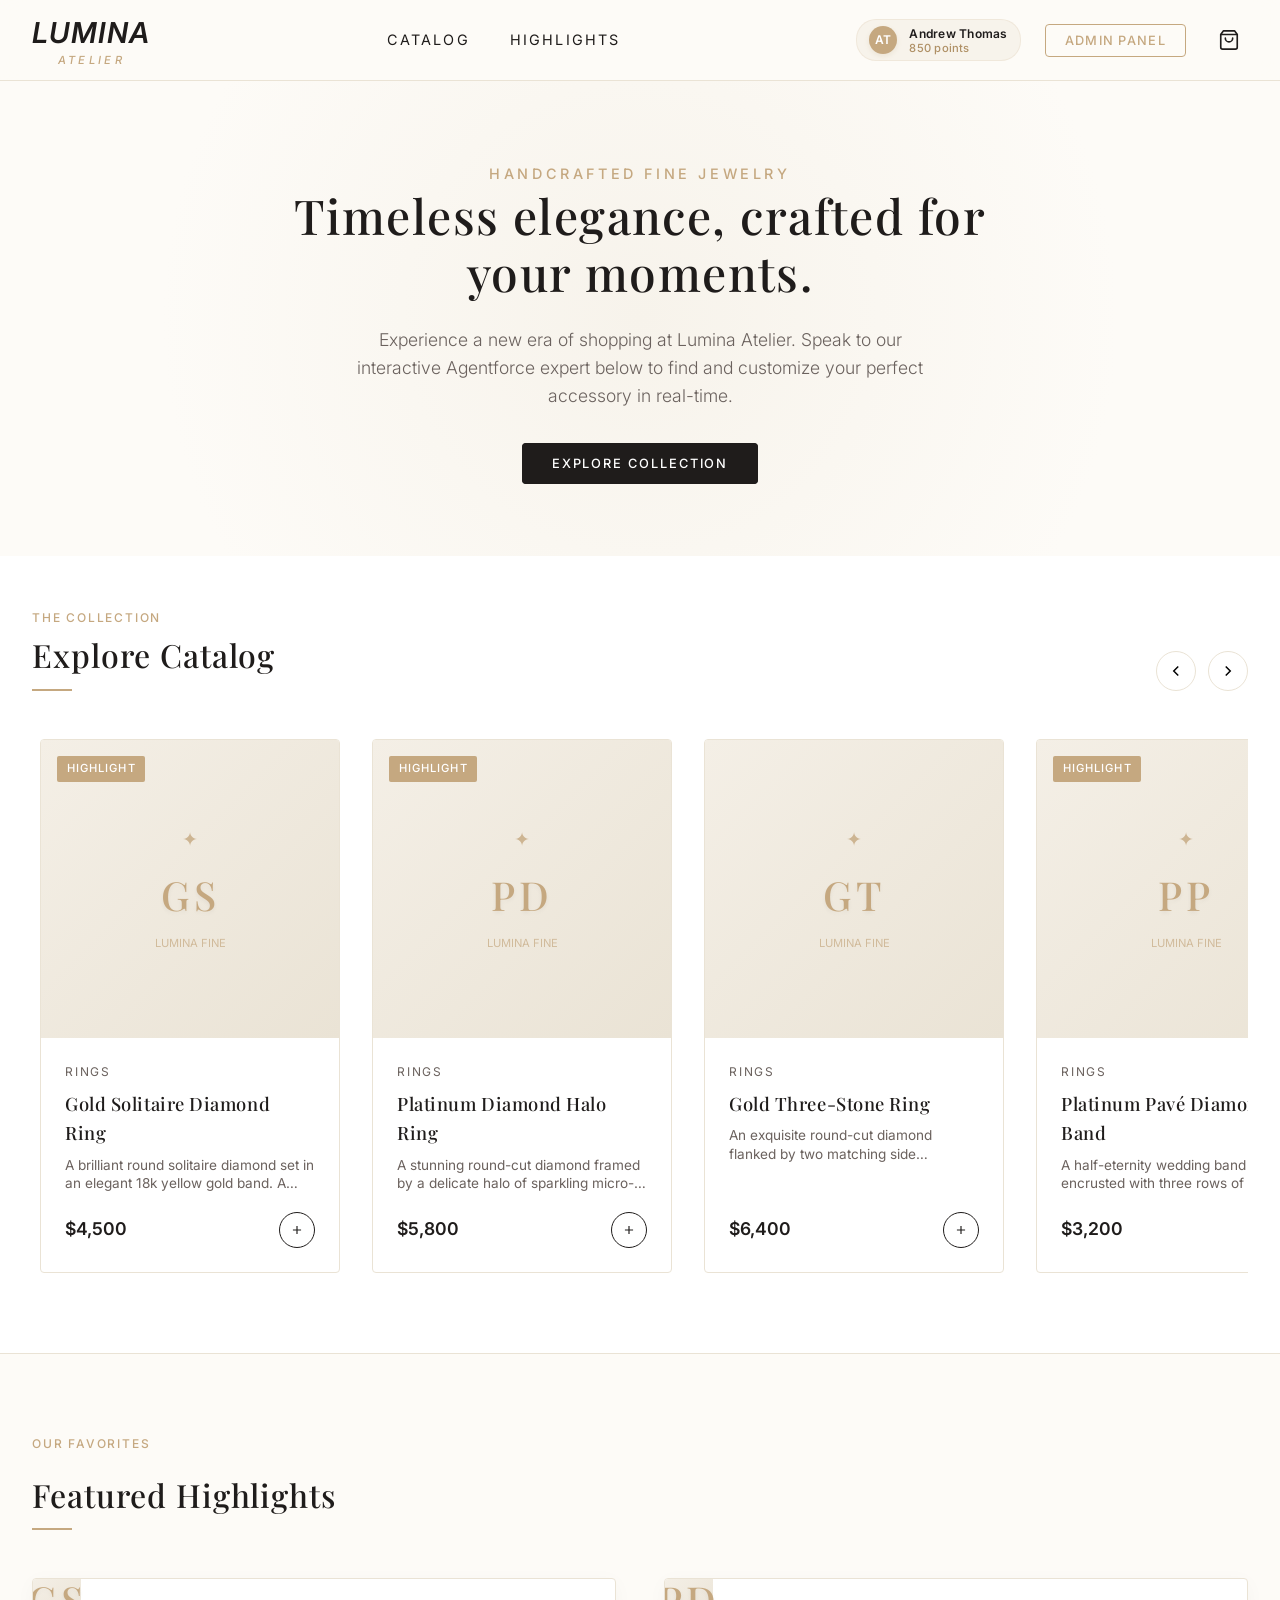
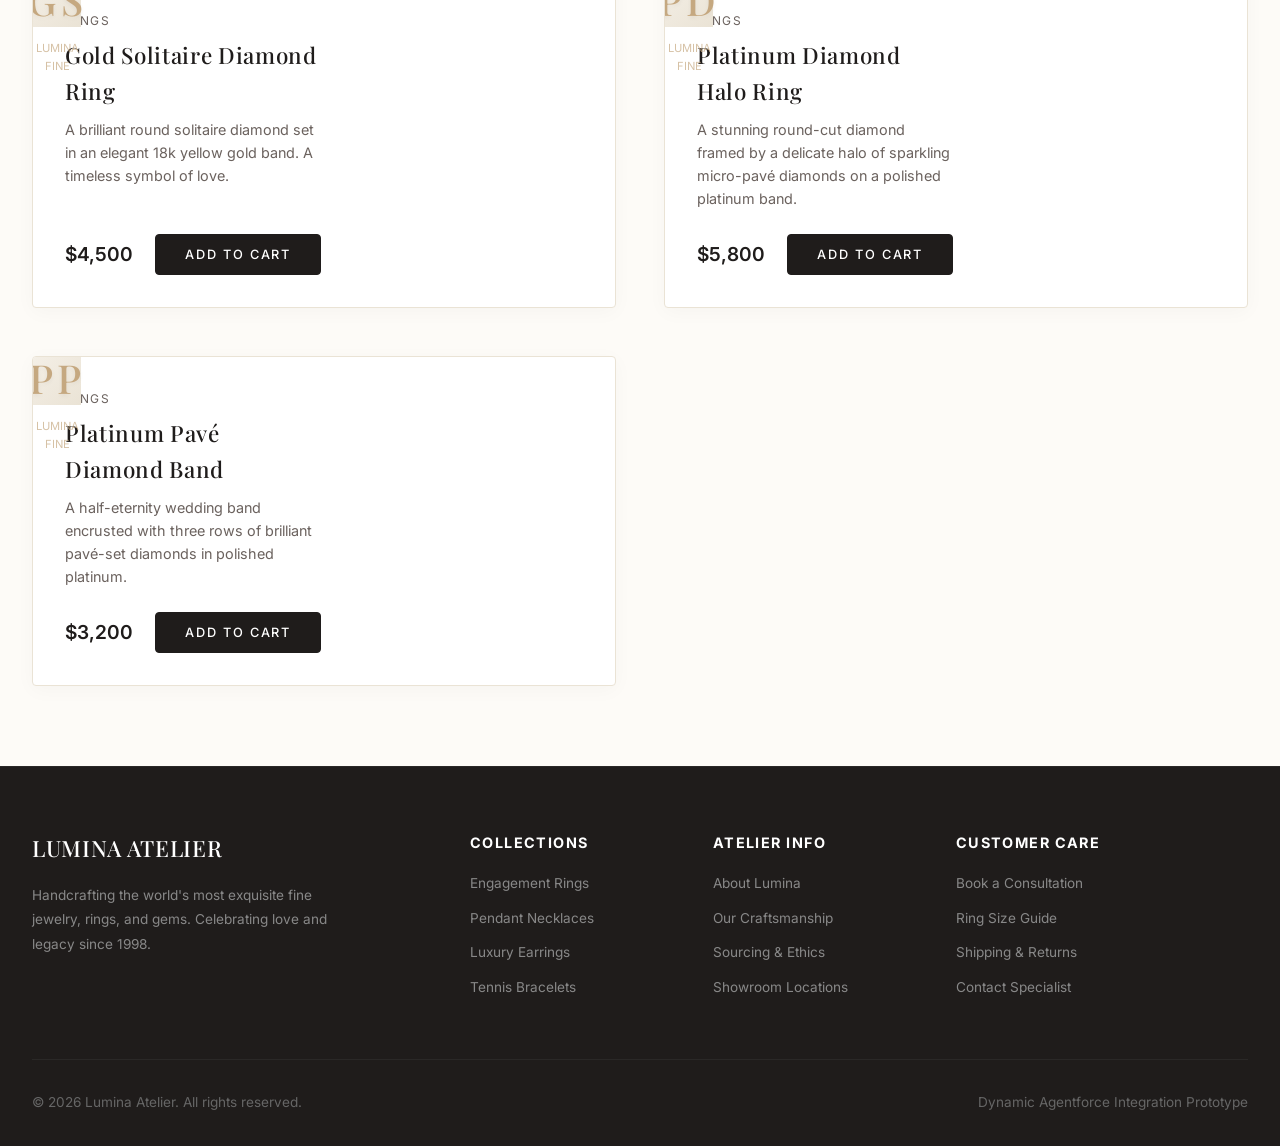
==== commit df04ed55: "Implement dedicated Loyalty Profile page (#/loyalty) with user credentials, points summary, and purc" ====
--- a/index.html
+++ b/index.html
@@ -32,13 +32,15 @@
 
       <div class="nav-actions">
         <!-- Loyalty Scheme Widget -->
-        <div class="user-loyalty-widget" id="headerLoyaltyWidget" title="Loyalty Member: Andrew Thomas">
-          <div class="user-avatar">AT</div>
-          <div class="user-loyalty-info hide-mobile">
-            <span class="user-name">Andrew Thomas</span>
-            <span class="user-points"><span id="headerPointsCount">850</span> points</span>
-          </div>
-        </div>
+        <a href="#/loyalty" class="user-loyalty-widget-link" style="text-decoration: none;">
+          <div class="user-loyalty-widget" id="headerLoyaltyWidget" title="View Loyalty Profile">
+            <div class="user-avatar">AT</div>
+            <div class="user-loyalty-info hide-mobile">
+              <span class="user-name">Andrew Thomas</span>
+              <span class="user-points"><span id="headerPointsCount">850</span> points</span>
+            </div>
+          </div>
+        </a>
 
         <button id="btnAdminOpen" class="btn-admin" aria-label="Open Catalog Admin Panel">
           Admin <span class="hide-mobile">Panel</span>
@@ -65,13 +67,15 @@
     <div id="mobileNavMenu" class="mobile-nav-menu">
       <nav aria-label="Mobile Navigation">
         <!-- Mobile Loyalty Widget -->
-        <div class="mobile-loyalty-widget">
-          <div class="user-avatar">AT</div>
-          <div class="mobile-loyalty-info">
-            <span class="user-name">Andrew Thomas</span>
-            <span class="user-points"><span id="mobilePointsCount">850</span> points</span>
-          </div>
-        </div>
+        <a href="#/loyalty" class="mobile-loyalty-widget-link" style="text-decoration: none; width: 100%;">
+          <div class="mobile-loyalty-widget" title="View Loyalty Profile">
+            <div class="user-avatar">AT</div>
+            <div class="mobile-loyalty-info">
+              <span class="user-name">Andrew Thomas</span>
+              <span class="user-points"><span id="mobilePointsCount">850</span> points</span>
+            </div>
+          </div>
+        </a>
         <ul class="mobile-nav-links">
           <li><a href="#carousel-section" id="mobNavCatalog">Catalog</a></li>
           <li><a href="#highlight-section" id="mobNavHighlights">Highlights</a></li>
@@ -127,6 +131,11 @@
 
   <!-- --- PRODUCT DETAIL VIEW SECTION (SPA) --- -->
   <section id="productDetailSection" class="product-detail-section" style="display: none;">
+    <!-- Loaded dynamically via JavaScript -->
+  </section>
+
+  <!-- --- LOYALTY PROFILE SECTION (SPA) --- -->
+  <section id="loyaltyProfileSection" class="loyalty-profile-section" style="display: none;">
     <!-- Loaded dynamically via JavaScript -->
   </section>
 
--- a/styles.css
+++ b/styles.css
@@ -2237,8 +2237,298 @@
 }
 
 /* Spin animation for diamond star */
-@keyframes spin-pulse {
-  0% { transform: scale(1) rotate(0deg); }
-  50% { transform: scale(1.1) rotate(180deg); }
-  100% { transform: scale(1) rotate(360deg); }
-}
+}
+
+/* --- LOYALTY PROFILE PAGE STYLES --- */
+.loyalty-profile-section {
+  padding: 3rem 0 5rem;
+  background-color: var(--color-bg-base);
+  animation: loyalty-fade-in 0.4s ease-out;
+}
+
+@keyframes loyalty-fade-in {
+  from { opacity: 0; transform: translateY(10px); }
+  to { opacity: 1; transform: translateY(0); }
+}
+
+.loyalty-profile-container {
+  display: grid;
+  grid-template-columns: 1fr;
+  gap: 2.5rem;
+  margin-top: 2rem;
+}
+
+.loyalty-profile-header-card {
+  background-color: var(--color-bg-card);
+  border: 1px solid var(--color-border);
+  border-radius: var(--border-radius-md);
+  padding: 2.5rem;
+  box-shadow: var(--shadow-subtle);
+  display: flex;
+  justify-content: space-between;
+  align-items: center;
+  gap: 2rem;
+  flex-wrap: wrap;
+}
+
+.profile-header-top {
+  display: flex;
+  align-items: center;
+  gap: 2rem;
+}
+
+.profile-avatar {
+  width: 90px;
+  height: 90px;
+  border-radius: 50%;
+  background: radial-gradient(circle, var(--color-gold) 0%, var(--color-gold-hover) 100%);
+  color: #FFF;
+  font-family: var(--font-serif);
+  font-size: 2.5rem;
+  font-weight: 500;
+  display: flex;
+  align-items: center;
+  justify-content: center;
+  box-shadow: 0 4px 15px rgba(197, 168, 128, 0.3);
+}
+
+.profile-meta {
+  display: flex;
+  flex-direction: column;
+  text-align: left;
+}
+
+.profile-tier {
+  font-size: 0.75rem;
+  text-transform: uppercase;
+  letter-spacing: 0.2em;
+  color: var(--color-gold-hover);
+  font-weight: 600;
+  margin-bottom: 0.5rem;
+  display: inline-block;
+}
+
+.profile-user-name {
+  font-size: 2.2rem;
+  line-height: 1.1;
+  color: var(--color-text-primary);
+  margin-bottom: 0.25rem;
+}
+
+.profile-user-email {
+  font-size: 0.9rem;
+  color: var(--color-text-secondary);
+}
+
+.profile-points-card {
+  display: flex;
+  gap: 2rem;
+  background-color: var(--color-gold-light);
+  border: 1px solid rgba(197, 168, 128, 0.2);
+  border-radius: var(--border-radius-sm);
+  padding: 1.5rem 2.5rem;
+  text-align: center;
+  flex-grow: 0;
+  min-width: 320px;
+}
+
+.points-val-box, .points-value-box {
+  flex: 1;
+  display: flex;
+  flex-direction: column;
+  justify-content: center;
+}
+
+.points-val-box {
+  border-right: 1px solid rgba(197, 168, 128, 0.2);
+  padding-right: 1.5rem;
+}
+
+.points-value-box {
+  padding-left: 1.5rem;
+}
+
+.points-title {
+  font-size: 0.75rem;
+  text-transform: uppercase;
+  letter-spacing: 0.1em;
+  color: var(--color-text-secondary);
+  margin-bottom: 0.5rem;
+}
+
+.points-count {
+  font-family: var(--font-serif);
+  font-size: 2.2rem;
+  font-weight: 600;
+  color: var(--color-text-primary);
+  line-height: 1;
+}
+
+.points-cash-value {
+  font-family: var(--font-sans);
+  font-size: 1.8rem;
+  font-weight: 600;
+  color: var(--color-gold-hover);
+  line-height: 1;
+}
+
+.loyalty-profile-body {
+  text-align: left;
+}
+
+.profile-section-title {
+  font-size: 1.6rem;
+  margin-bottom: 1.5rem;
+  position: relative;
+}
+
+.profile-section-title::after {
+  content: '';
+  display: block;
+  width: 50px;
+  height: 2px;
+  background-color: var(--color-gold);
+  margin-top: 0.5rem;
+}
+
+.purchase-history-list {
+  display: grid;
+  grid-template-columns: 1fr;
+  gap: 1.5rem;
+}
+
+.no-purchases {
+  text-align: center;
+  color: var(--color-text-secondary);
+  font-style: italic;
+  padding: 3rem;
+  background-color: var(--color-bg-card);
+  border: 1px dashed var(--color-border);
+  border-radius: var(--border-radius-sm);
+}
+
+.history-card {
+  background-color: var(--color-bg-card);
+  border: 1px solid var(--color-border);
+  border-radius: var(--border-radius-sm);
+  padding: 1.5rem;
+  display: flex;
+  flex-direction: column;
+  gap: 1.25rem;
+  transition: var(--transition-smooth);
+}
+
+.history-card:hover {
+  border-color: var(--color-gold);
+  box-shadow: var(--shadow-subtle);
+}
+
+.history-header {
+  display: flex;
+  justify-content: space-between;
+  align-items: center;
+  border-bottom: 1px solid var(--color-border);
+  padding-bottom: 0.75rem;
+  font-size: 0.85rem;
+}
+
+.order-no {
+  color: var(--color-text-secondary);
+}
+
+.order-no strong {
+  color: var(--color-text-primary);
+}
+
+.order-date {
+  color: var(--color-text-secondary);
+}
+
+.history-body {
+  display: flex;
+  justify-content: space-between;
+  gap: 2rem;
+  align-items: flex-start;
+  flex-wrap: wrap;
+}
+
+.history-items {
+  font-size: 0.95rem;
+  line-height: 1.6;
+  color: var(--color-text-primary);
+  flex-grow: 1;
+}
+
+.history-totals {
+  width: 250px;
+  display: flex;
+  flex-direction: column;
+  gap: 0.5rem;
+  background-color: var(--color-bg-base);
+  padding: 1rem;
+  border-radius: var(--border-radius-sm);
+  border: 1px solid var(--color-border);
+}
+
+.history-row {
+  display: flex;
+  justify-content: space-between;
+  font-size: 0.8rem;
+  color: var(--color-text-secondary);
+}
+
+.history-row.total {
+  border-top: 1px solid var(--color-border);
+  padding-top: 0.5rem;
+  margin-top: 0.25rem;
+  font-size: 0.9rem;
+  color: var(--color-text-primary);
+}
+
+.history-footer {
+  display: flex;
+  justify-content: space-between;
+  align-items: center;
+  border-top: 1px dashed var(--color-border);
+  padding-top: 1rem;
+}
+
+.history-points {
+  display: flex;
+  align-items: center;
+  gap: 0.5rem;
+  color: var(--color-success);
+  font-size: 0.85rem;
+}
+
+.history-points strong {
+  color: var(--color-success);
+}
+
+@media (max-width: 768px) {
+  .loyalty-profile-header-card {
+    padding: 1.5rem;
+    flex-direction: column;
+    align-items: stretch;
+  }
+  
+  .profile-header-top {
+    flex-direction: column;
+    align-items: center;
+    text-align: center;
+  }
+  
+  .profile-meta {
+    align-items: center;
+    text-align: center;
+  }
+  
+  .profile-user-name {
+    font-size: 1.8rem;
+  }
+  
+  .profile-points-card {
+    min-width: 100%;
+    padding: 1.25rem 1.5rem;
+  }
+}
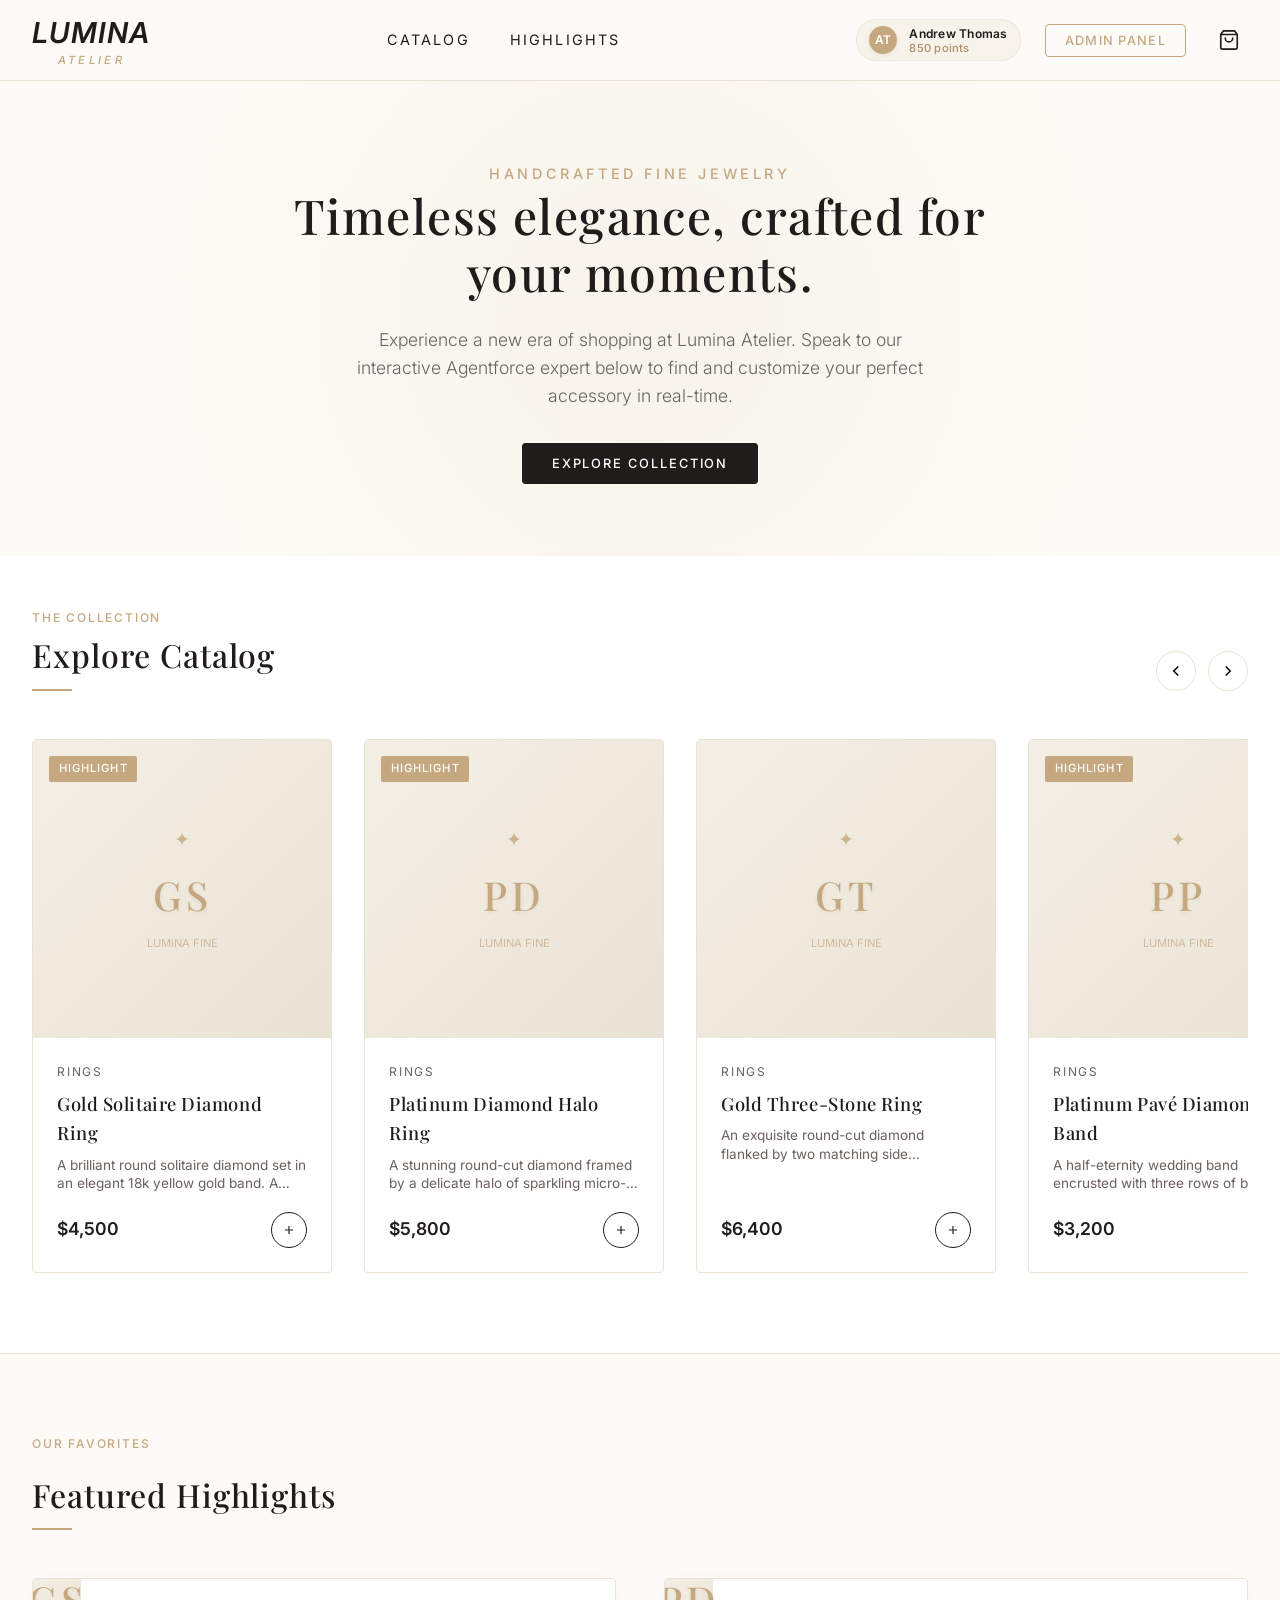
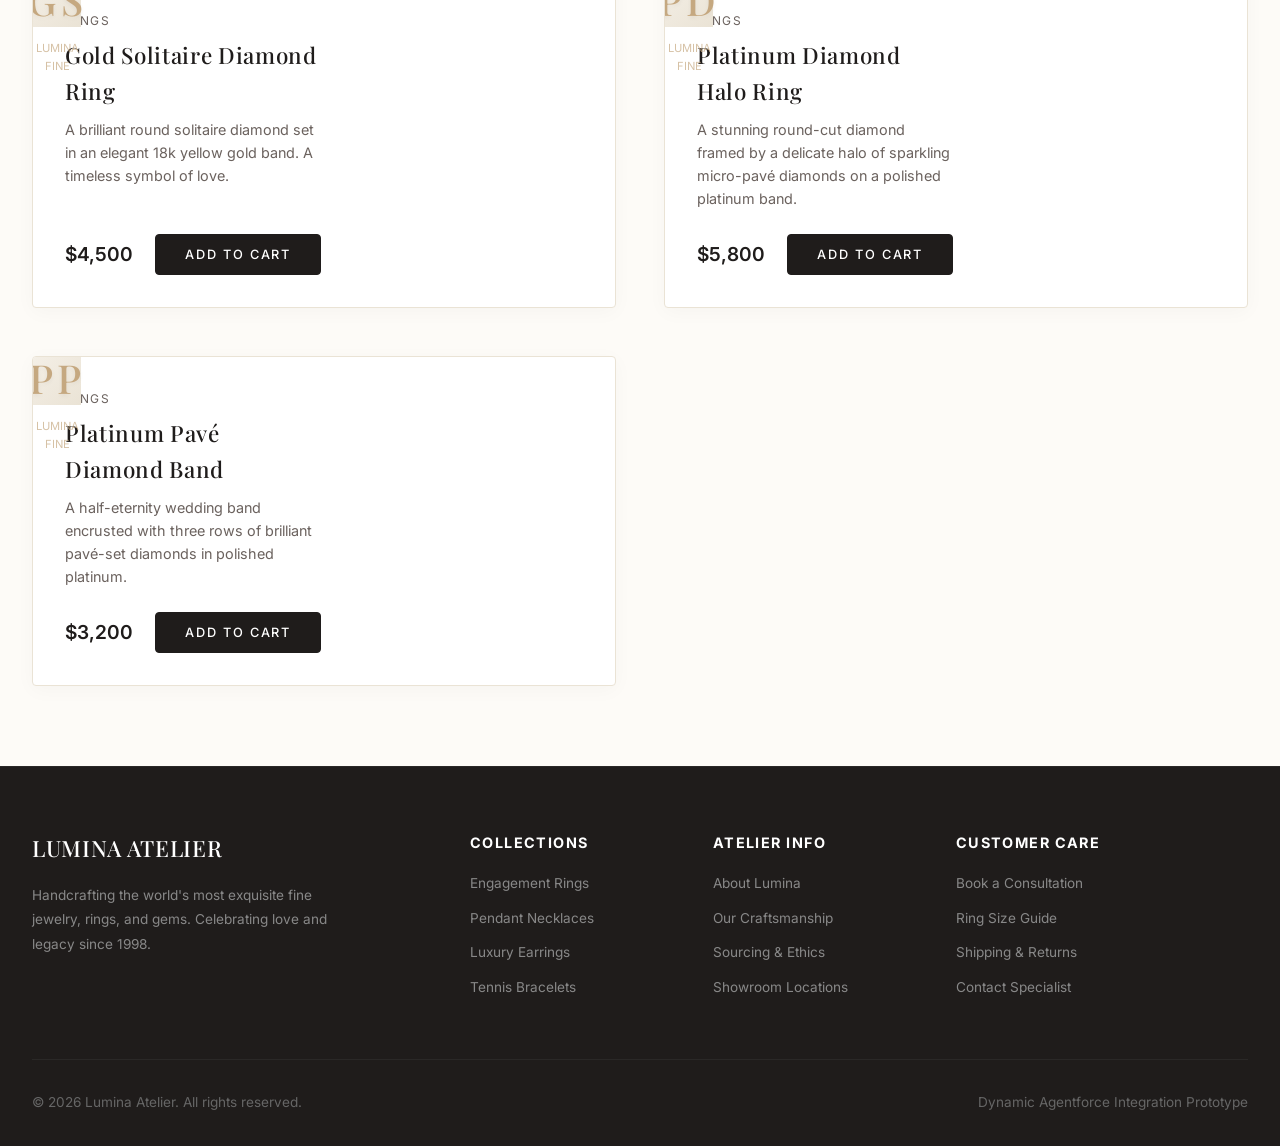
==== commit db34b5dc: "add agentforce chat  and website interaction" ====
--- a/index.html
+++ b/index.html
@@ -7,6 +7,7 @@
   <meta name="description" content="Discover premium handcrafted rings, necklaces, earrings, and bracelets at Lumina Atelier. Fully responsive demo with integrated Agentforce chat support.">
   <link rel="stylesheet" href="styles.css">
   <script src="app.js" defer></script>
+  <script src="agentforce-chat.js" defer></script>
   <!-- Salesforce Beacon Script -->
   <script type="text/javascript" async="" src="https://cdn.c360a.salesforce.com/beacon/c360a/36f000dc-c237-4c8b-a5c8-f75b1581d958/scripts/c360a.min.js"></script>
 </head>
@@ -374,8 +375,8 @@
         
         embeddedservice_bootstrap.init(
           '00Dg8000006eGtp',
-          'Service_Agent_Lumina',
-          'https://os1779160828320.my.site.com/ESWServiceAgentLumina1780899485218',
+          'Retail_Service_Agent_Netlify',
+          'https://os1779160828320.my.site.com/ESWRetailServiceAgentN1781165677609',
           {
             scrt2URL: 'https://os1779160828320.my.salesforce-scrt.com'
           }
@@ -385,7 +386,7 @@
       }
     };
   </script>
-  <script type='text/javascript' src='https://os1779160828320.my.site.com/ESWServiceAgentLumina1780899485218/assets/js/bootstrap.min.js' onload='initEmbeddedMessaging()'></script>
+  <script type='text/javascript' src='https://os1779160828320.my.site.com/ESWRetailServiceAgentN1781165677609/assets/js/bootstrap.min.js' onload='initEmbeddedMessaging()'></script>
 
 
 </body>
--- a/styles.css
+++ b/styles.css
@@ -1694,9 +1694,150 @@
 }
 
 /* Golden Pulse Highlight for Agent Actions */
-.product-detail-grid.agent-highlighted {
+.product-detail-grid.agent-highlighted,
+.recommended-detail-grid.agent-highlighted {
   border-radius: var(--border-radius-lg);
   animation: gold-glow-pulse 2s infinite;
+}
+
+/* Agentforce recommended product detail route */
+.recommended-detail-grid {
+  display: grid;
+  grid-template-columns: minmax(0, 1.15fr) minmax(360px, 0.85fr);
+  gap: 4rem;
+  margin-bottom: 5rem;
+  align-items: start;
+}
+
+.recommended-gallery {
+  display: grid;
+  grid-template-columns: 88px minmax(0, 1fr);
+  gap: 1.25rem;
+  align-items: start;
+}
+
+.recommended-thumb-rail {
+  display: flex;
+  flex-direction: column;
+  gap: 0.8rem;
+}
+
+.recommended-thumb-btn {
+  width: 88px;
+  height: 88px;
+  border: 1px solid var(--color-border);
+  background: var(--color-bg-card);
+  border-radius: var(--border-radius-sm);
+  cursor: pointer;
+  overflow: hidden;
+  padding: 0;
+  position: relative;
+  transition: var(--transition-smooth);
+}
+
+.recommended-thumb-btn img,
+.recommended-main-image-wrapper img {
+  width: 100%;
+  height: 100%;
+  object-fit: cover;
+}
+
+.recommended-thumb-btn:hover,
+.recommended-thumb-btn.active,
+.recommended-product-row:hover,
+.recommended-product-row.active {
+  border-color: var(--color-gold);
+  box-shadow: 0 8px 20px rgba(197, 168, 128, 0.14);
+}
+
+.recommended-thumb-fallback {
+  width: 100%;
+  height: 100%;
+  align-items: center;
+  justify-content: center;
+  color: var(--color-gold);
+  background: var(--color-bg-accent);
+  font-family: var(--font-serif);
+}
+
+.recommended-main-image-wrapper {
+  position: relative;
+  overflow: hidden;
+  aspect-ratio: 1;
+  border: 1px solid var(--color-border);
+  border-radius: var(--border-radius-md);
+  background: var(--color-bg-accent);
+}
+
+.recommended-info {
+  position: sticky;
+  top: 110px;
+}
+
+.recommended-copy {
+  color: var(--color-text-secondary);
+  font-size: 0.95rem;
+  line-height: 1.7;
+}
+
+.recommended-product-list {
+  display: flex;
+  flex-direction: column;
+  gap: 0.8rem;
+}
+
+.recommended-product-row {
+  width: 100%;
+  border: 1px solid var(--color-border);
+  border-radius: var(--border-radius-sm);
+  background: var(--color-bg-card);
+  display: flex;
+  align-items: center;
+  justify-content: space-between;
+  gap: 1rem;
+  padding: 1rem;
+  text-align: left;
+  cursor: pointer;
+  transition: var(--transition-smooth);
+}
+
+.recommended-product-row strong {
+  display: block;
+  font-family: var(--font-serif);
+  font-size: 1rem;
+  font-weight: 500;
+  color: var(--color-text-primary);
+}
+
+.recommended-product-row small {
+  display: -webkit-box;
+  -webkit-line-clamp: 2;
+  -webkit-box-orient: vertical;
+  overflow: hidden;
+  color: var(--color-text-secondary);
+  font-size: 0.8rem;
+  line-height: 1.35;
+  margin-top: 0.25rem;
+}
+
+.recommended-product-row em {
+  color: var(--color-gold);
+  font-style: normal;
+  font-weight: 600;
+  white-space: nowrap;
+}
+
+.recommended-actions {
+  display: flex;
+  flex-wrap: wrap;
+  gap: 0.8rem;
+  margin-top: 1.5rem;
+}
+
+.recommended-primary-link {
+  display: inline-flex;
+  align-items: center;
+  justify-content: center;
 }
 
 @keyframes gold-glow-pulse {
@@ -1758,8 +1899,14 @@
     grid-template-columns: 1fr;
     gap: 3rem;
   }
-  
-  .detail-info {
+
+  .recommended-detail-grid {
+    grid-template-columns: 1fr;
+    gap: 3rem;
+  }
+  
+  .detail-info,
+  .recommended-info {
     position: static;
   }
   
@@ -1793,6 +1940,23 @@
     padding-bottom: 80px; /* Make space for sticky CTA */
   }
 
+  .recommended-gallery {
+    grid-template-columns: 1fr;
+  }
+
+  .recommended-thumb-rail {
+    flex-direction: row;
+    order: 2;
+    overflow-x: auto;
+    padding-bottom: 0.25rem;
+  }
+
+  .recommended-thumb-btn {
+    flex: 0 0 76px;
+    width: 76px;
+    height: 76px;
+  }
+
   /* Push Salesforce chat bubble above the sticky button on mobile */
   .embeddedServiceHelpButton, 
   .embeddedServiceSidebarMinimized, 
@@ -1857,6 +2021,21 @@
   
   .detail-product-title {
     font-size: 1.8rem;
+  }
+
+  .recommended-product-row {
+    align-items: flex-start;
+    flex-direction: column;
+  }
+
+  .recommended-actions {
+    flex-direction: column;
+  }
+
+  .recommended-actions .btn-primary,
+  .recommended-actions .btn-form {
+    width: 100%;
+    text-align: center;
   }
   
   .hide-mobile {
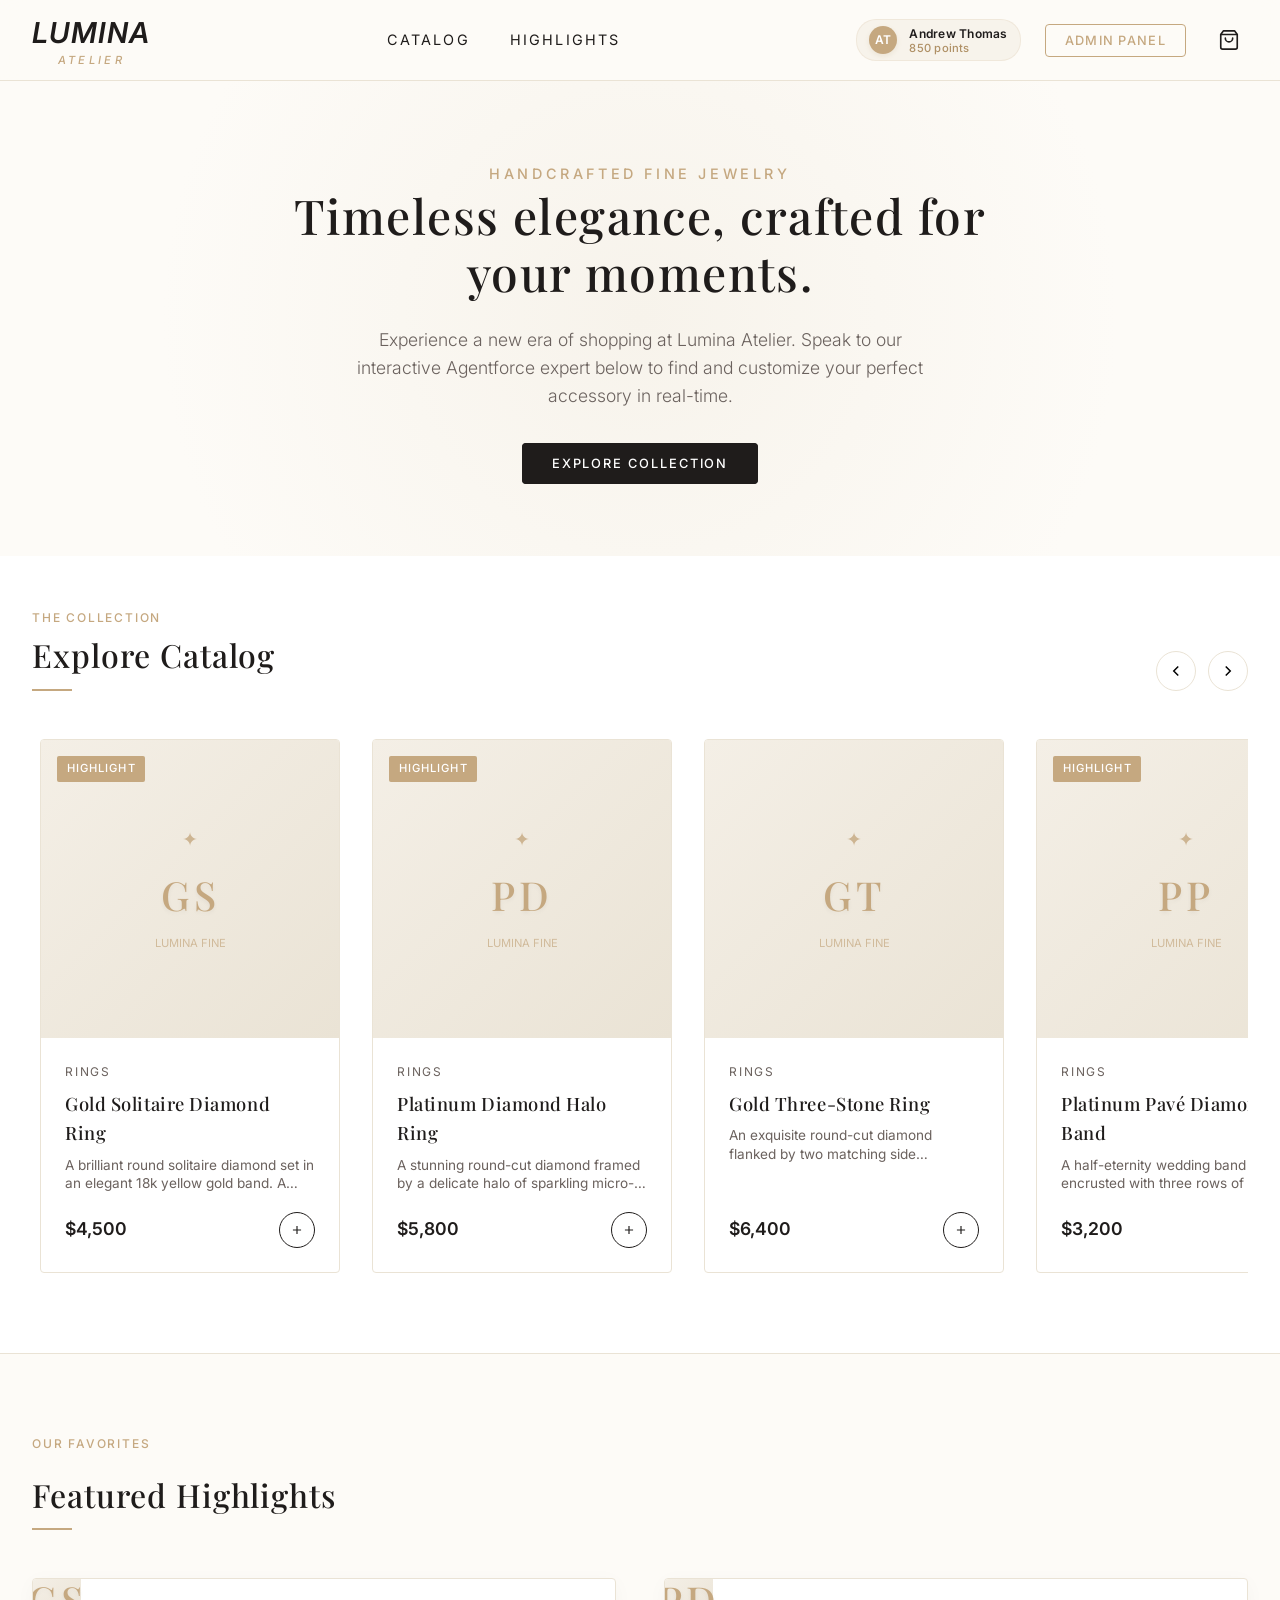
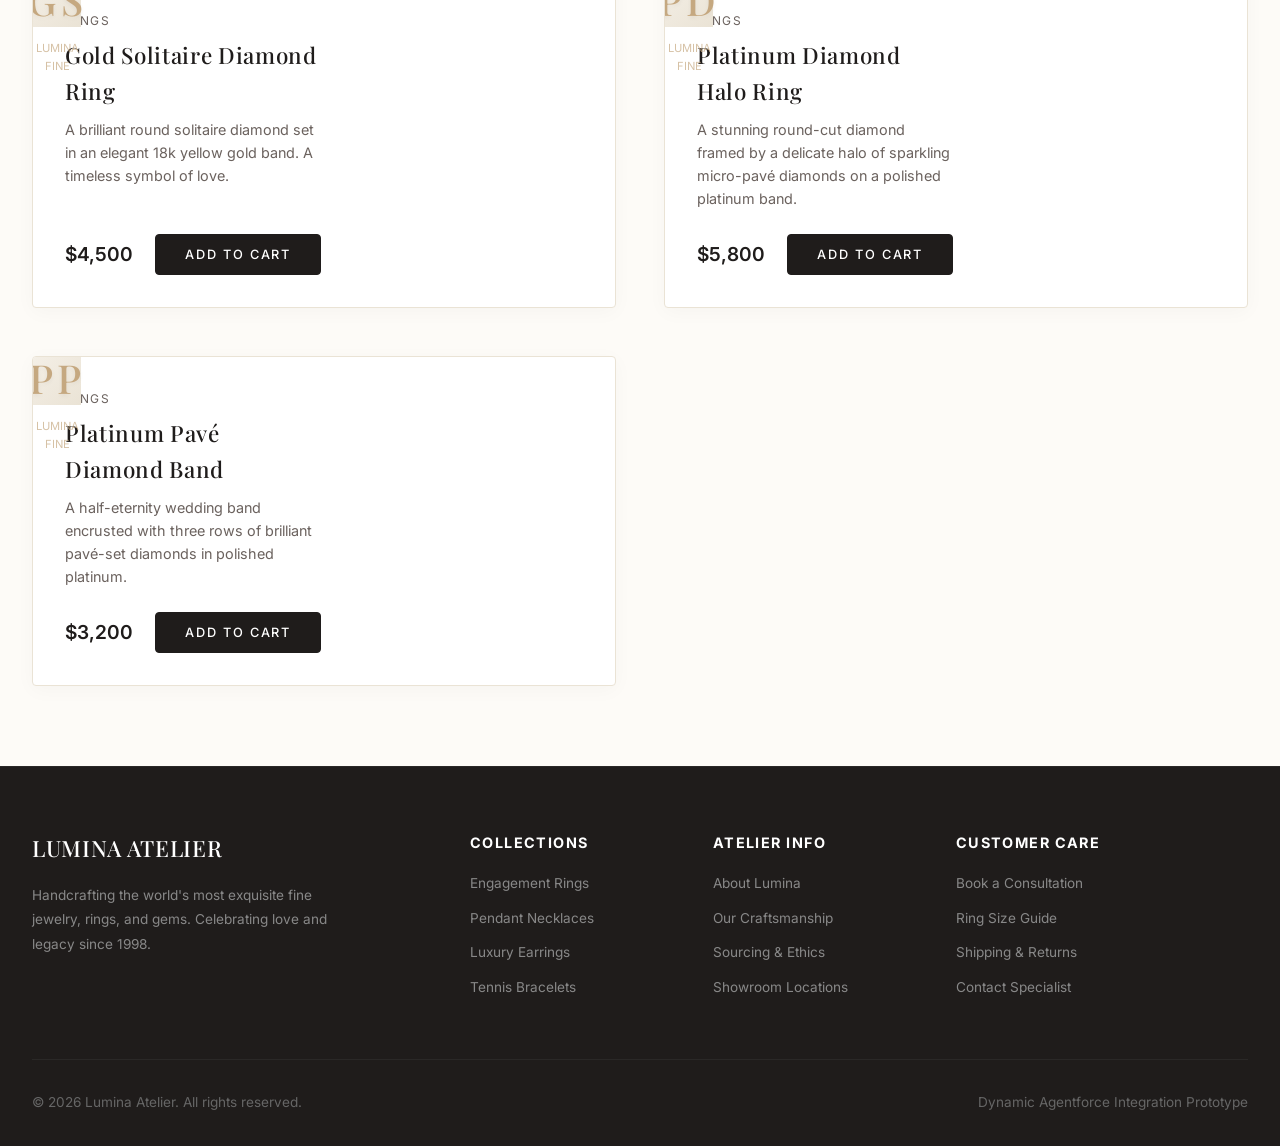
==== commit 0159568c: "update agentforce snippet" ====
--- a/index.html
+++ b/index.html
@@ -369,25 +369,24 @@
 
   <!-- --- SALESFORCE AGENTFORCE HTML SNIPPET --- -->
   <script type='text/javascript'>
-    function initEmbeddedMessaging() {
-      try {
-        embeddedservice_bootstrap.settings.language = 'en_US'; // For example, enter 'en' or 'en-US'
-        
-        embeddedservice_bootstrap.init(
-          '00Dg8000006eGtp',
-          'Retail_Service_Agent_Netlify',
-          'https://os1779160828320.my.site.com/ESWRetailServiceAgentN1781165677609',
-          {
-            scrt2URL: 'https://os1779160828320.my.salesforce-scrt.com'
-          }
-        );
-      } catch (err) {
-        console.error('Error loading Embedded Messaging: ', err);
-      }
-    };
-  </script>
-  <script type='text/javascript' src='https://os1779160828320.my.site.com/ESWRetailServiceAgentN1781165677609/assets/js/bootstrap.min.js' onload='initEmbeddedMessaging()'></script>
-
+	function initEmbeddedMessaging() {
+		try {
+			embeddedservice_bootstrap.settings.language = 'en_US'; // For example, enter 'en' or 'en-US'
+
+			embeddedservice_bootstrap.init(
+				'00Dg8000006eGtp',
+				'Retail_Service_Agent_AntiGrav',
+				'https://os1779160828320.my.site.com/ESWRetailServiceAgentA1781503145059',
+				{
+					scrt2URL: 'https://os1779160828320.my.salesforce-scrt.com'
+				}
+			);
+		} catch (err) {
+			console.error('Error loading Embedded Messaging: ', err);
+		}
+	};
+</script>
+<script type='text/javascript' src='https://os1779160828320.my.site.com/ESWRetailServiceAgentA1781503145059/assets/js/bootstrap.min.js' onload='initEmbeddedMessaging()'></script>
 
 </body>
 </html>
--- a/styles.css
+++ b/styles.css
@@ -1384,11 +1384,20 @@
 }
 
 .detail-product-price {
-  font-size: 1.5rem;
+  font-size: 1.2rem;
   font-weight: 500;
   color: var(--color-text-primary);
   margin-bottom: 1.5rem;
   letter-spacing: 0.02em;
+  text-align: right;
+  margin-right: .7rem;
+}
+
+.detail-total-price {
+  display: flex;
+  justify-content: space-between;
+  align-items: center;
+  text-align: left;
 }
 
 .detail-divider {
@@ -2710,4 +2719,4 @@
     min-width: 100%;
     padding: 1.25rem 1.5rem;
   }
-}
+}
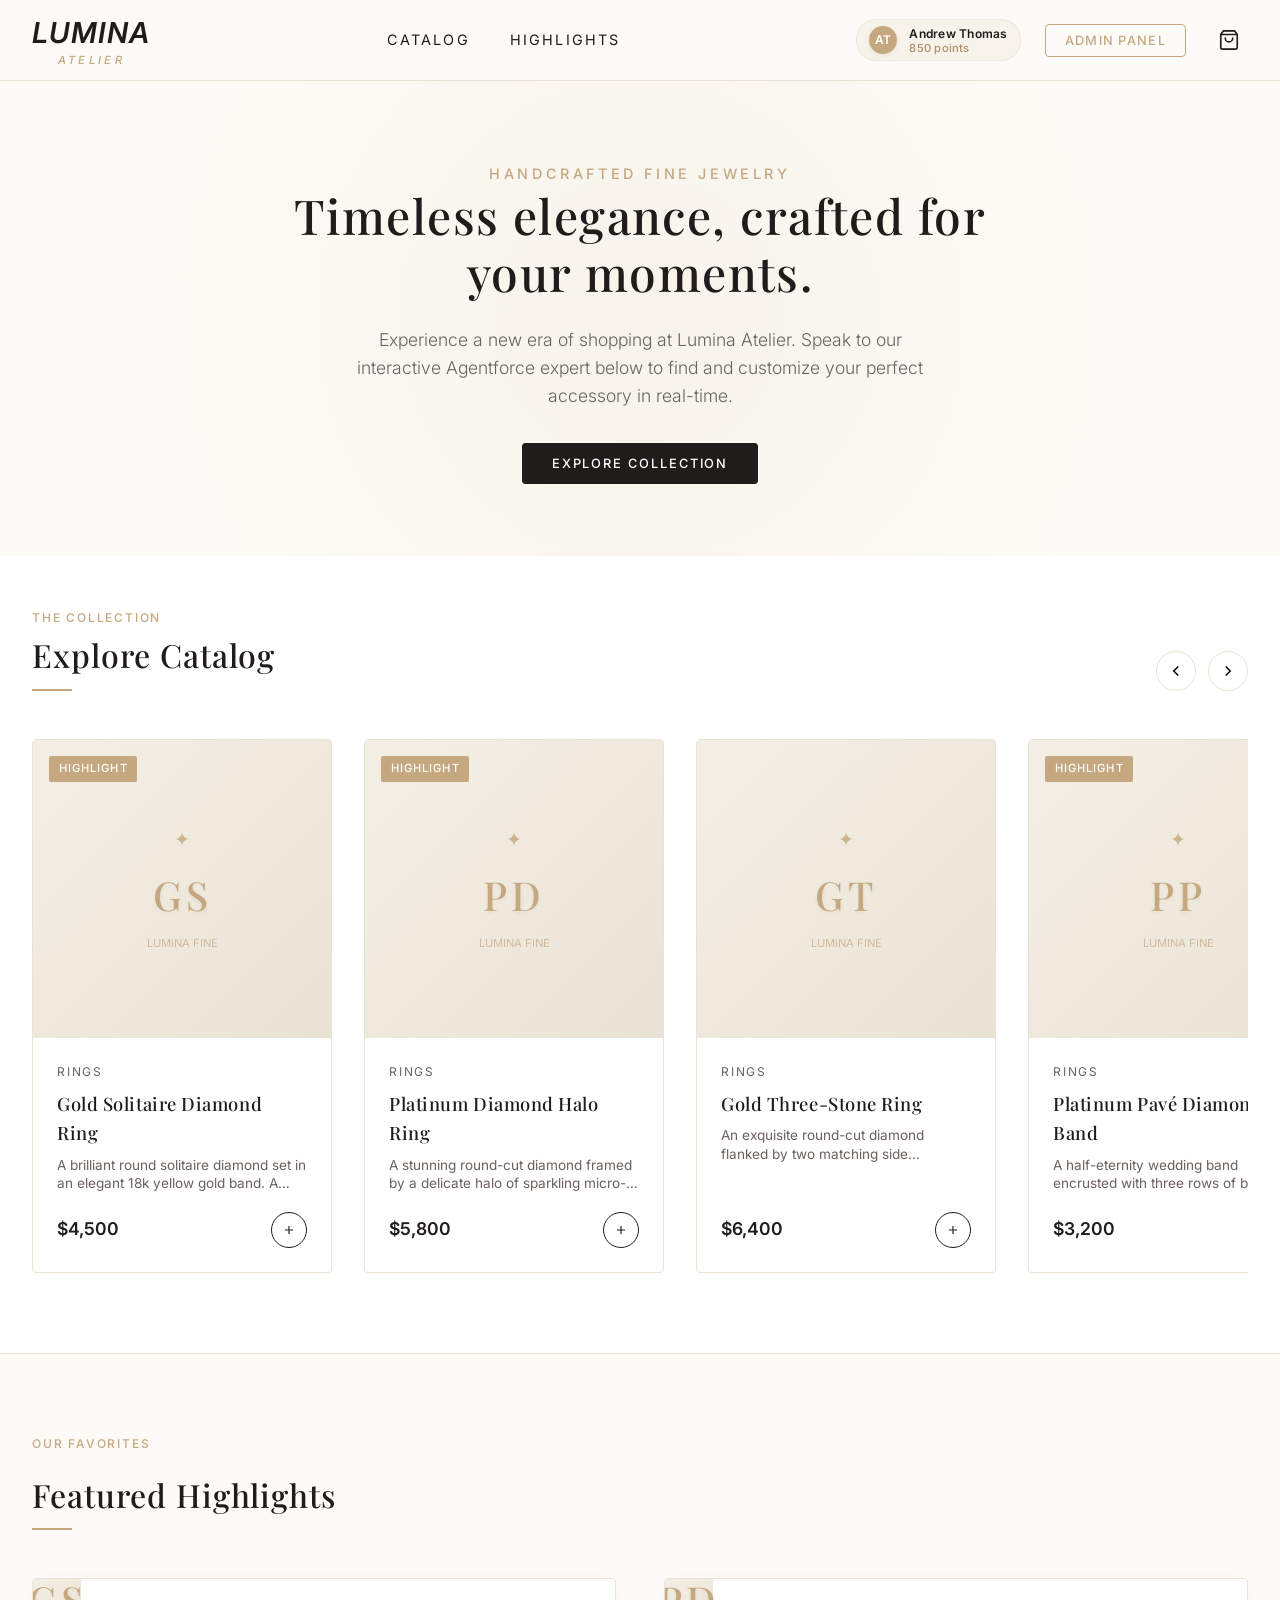
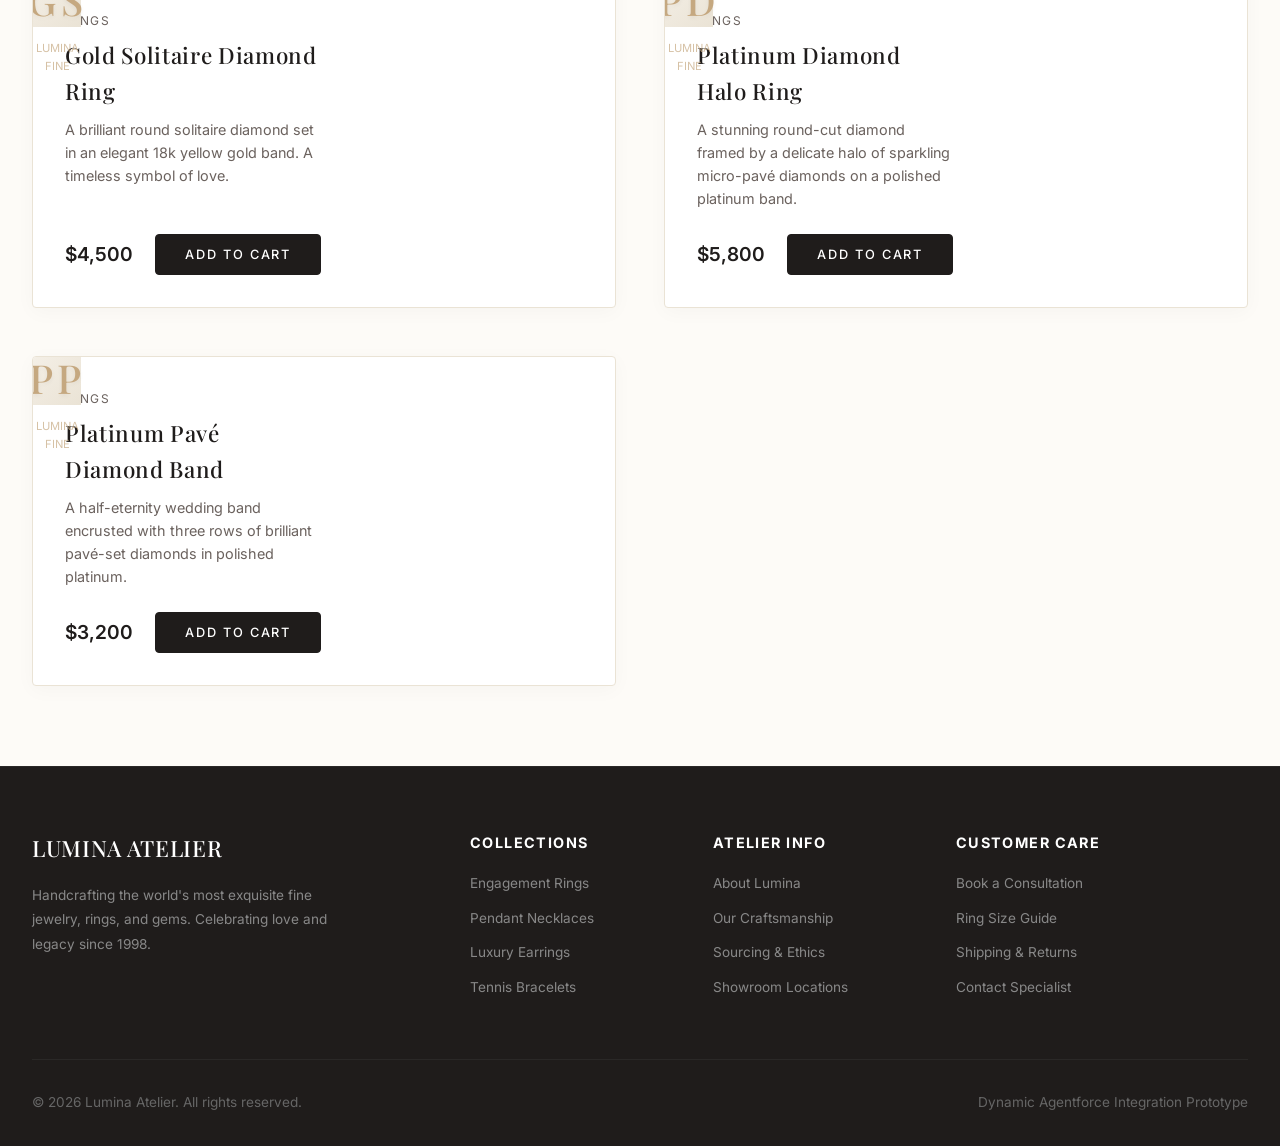
==== commit 42f05e6a: "Implement dedicated cart page route (#/cart/:cartId) with CRM sync, URL serialization, demo link, an" ====
--- a/index.html
+++ b/index.html
@@ -46,7 +46,7 @@
         <button id="btnAdminOpen" class="btn-admin" aria-label="Open Catalog Admin Panel">
           Admin <span class="hide-mobile">Panel</span>
         </button>
-        <button id="btnCart" class="icon-btn" aria-label="View Shopping Bag">
+        <a href="#/cart" id="btnCart" class="icon-btn" aria-label="View Shopping Bag" style="text-decoration: none; position: relative; display: flex; align-items: center; justify-content: center;">
           <!-- Premium Minimalist Bag SVG -->
           <svg width="22" height="22" viewBox="0 0 24 24" fill="none" stroke="currentColor" stroke-width="1.8" stroke-linecap="round" stroke-linejoin="round">
             <path d="M6 2L3 6v14a2 2 0 0 0 2 2h14a2 2 0 0 0 2-2V6l-3-4z"></path>
@@ -54,7 +54,7 @@
             <path d="M16 10a4 4 0 0 1-8 0"></path>
           </svg>
           <span class="cart-count" style="display: none;">0</span>
-        </button>
+        </a>
         <button id="btnMobileMenu" class="mobile-menu-btn" aria-label="Toggle Navigation Menu">
           <svg width="22" height="22" viewBox="0 0 24 24" fill="none" stroke="currentColor" stroke-width="2" stroke-linecap="round" stroke-linejoin="round" class="hamburger-icon">
             <line x1="3" y1="12" x2="21" y2="12" class="line-mid"></line>
@@ -137,6 +137,11 @@
 
   <!-- --- LOYALTY PROFILE SECTION (SPA) --- -->
   <section id="loyaltyProfileSection" class="loyalty-profile-section" style="display: none;">
+    <!-- Loaded dynamically via JavaScript -->
+  </section>
+
+  <!-- --- CART PAGE SECTION (SPA) --- -->
+  <section id="cartPageSection" class="cart-page-section" style="display: none;">
     <!-- Loaded dynamically via JavaScript -->
   </section>
 
--- a/styles.css
+++ b/styles.css
@@ -2719,4 +2719,218 @@
     min-width: 100%;
     padding: 1.25rem 1.5rem;
   }
+}
+
+/* --- Dedicated Cart Page Layout --- */
+.cart-page-section {
+  padding: 3rem 0 5rem;
+  background-color: var(--color-bg-base);
+  animation: cart-fade-in 0.4s ease-out;
+}
+
+@keyframes cart-fade-in {
+  from { opacity: 0; transform: translateY(10px); }
+  to { opacity: 1; transform: translateY(0); }
+}
+
+.cart-page-layout {
+  display: grid;
+  grid-template-columns: 2fr 1fr;
+  gap: 3rem;
+  margin-top: 2rem;
+  align-items: start;
+}
+
+.cart-page-title {
+  font-family: 'Playfair Display', serif;
+  font-size: 2.2rem;
+  font-weight: 500;
+  color: var(--color-text-primary);
+  margin-bottom: 2rem;
+  letter-spacing: 0.02em;
+}
+
+.cart-page-items-list {
+  display: flex;
+  flex-direction: column;
+  gap: 1.5rem;
+  border-top: 1px solid var(--color-border);
+  padding-top: 1.5rem;
+}
+
+.cart-page-item {
+  display: flex;
+  gap: 1.5rem;
+  padding-bottom: 1.5rem;
+  border-bottom: 1px solid var(--color-border);
+  align-items: center;
+}
+
+.cart-page-item-img-container {
+  width: 90px;
+  height: 90px;
+  flex-shrink: 0;
+  background-color: var(--color-bg-card);
+  border: 1px solid var(--color-border);
+  border-radius: var(--border-radius-sm);
+  overflow: hidden;
+  display: flex;
+  align-items: center;
+  justify-content: center;
+}
+
+.cart-page-item-img {
+  width: 100%;
+  height: 100%;
+  object-fit: cover;
+}
+
+.cart-page-item-details {
+  flex-grow: 1;
+}
+
+.cart-page-item-name {
+  font-family: 'Playfair Display', serif;
+  font-size: 1.15rem;
+  font-weight: 600;
+  margin-bottom: 0.25rem;
+}
+
+.cart-page-item-name a {
+  text-decoration: none;
+  color: var(--color-text-primary);
+  transition: color 0.2s;
+}
+
+.cart-page-item-name a:hover {
+  color: var(--color-gold);
+}
+
+.cart-page-item-meta {
+  font-size: 0.85rem;
+  color: var(--color-text-secondary);
+  margin-bottom: 0.5rem;
+}
+
+.cart-page-item-price {
+  font-size: 1.05rem;
+  font-weight: 500;
+  color: var(--color-text-primary);
+}
+
+.cart-page-item-actions {
+  display: flex;
+  flex-direction: column;
+  align-items: flex-end;
+  gap: 0.75rem;
+}
+
+.cart-page-item-qty {
+  display: flex;
+  align-items: center;
+  border: 1px solid var(--color-border);
+  border-radius: 4px;
+  background-color: var(--color-bg-card);
+}
+
+.cart-page-item-remove {
+  background: none;
+  border: none;
+  color: var(--color-text-secondary);
+  font-size: 0.8rem;
+  text-decoration: underline;
+  cursor: pointer;
+  padding: 0;
+  transition: color 0.2s;
+}
+
+.cart-page-item-remove:hover {
+  color: var(--color-gold-hover);
+}
+
+.cart-page-empty {
+  text-align: center;
+  padding: 5rem 2rem;
+}
+
+.cart-page-empty h2 {
+  font-family: 'Playfair Display', serif;
+  font-size: 2rem;
+  margin-bottom: 1rem;
+}
+
+.cart-page-empty p {
+  color: var(--color-text-secondary);
+  margin-bottom: 2rem;
+}
+
+/* Order Summary Card Styles */
+.order-summary-card {
+  background-color: var(--color-bg-card);
+  border: 1px solid var(--color-border);
+  border-radius: var(--border-radius-md);
+  padding: 2rem;
+  box-shadow: var(--shadow-subtle);
+  position: sticky;
+  top: 100px;
+}
+
+.summary-card-title {
+  font-family: 'Playfair Display', serif;
+  font-size: 1.5rem;
+  font-weight: 500;
+  margin-bottom: 1.5rem;
+  border-bottom: 1px solid var(--color-border);
+  padding-bottom: 1rem;
+}
+
+.summary-section {
+  display: flex;
+  flex-direction: column;
+  gap: 1rem;
+  margin-bottom: 1.5rem;
+  border-bottom: 1px solid var(--color-border);
+  padding-bottom: 1.5rem;
+}
+
+.summary-card-box {
+  margin-bottom: 1.5rem;
+}
+
+.box-label {
+  display: block;
+  font-size: 0.85rem;
+  font-weight: 500;
+  margin-bottom: 0.5rem;
+  color: var(--color-text-secondary);
+  text-transform: uppercase;
+  letter-spacing: 0.05em;
+}
+
+/* Responsive adjustments */
+@media (max-width: 992px) {
+  .cart-page-layout {
+    grid-template-columns: 1fr;
+    gap: 2.5rem;
+  }
+  
+  .order-summary-card {
+    position: static;
+  }
+}
+
+@media (max-width: 576px) {
+  .cart-page-item {
+    flex-direction: column;
+    align-items: flex-start;
+    gap: 1rem;
+  }
+  
+  .cart-page-item-actions {
+    flex-direction: row;
+    align-items: center;
+    justify-content: space-between;
+    width: 100%;
+    margin-top: 0.5rem;
+  }
 }
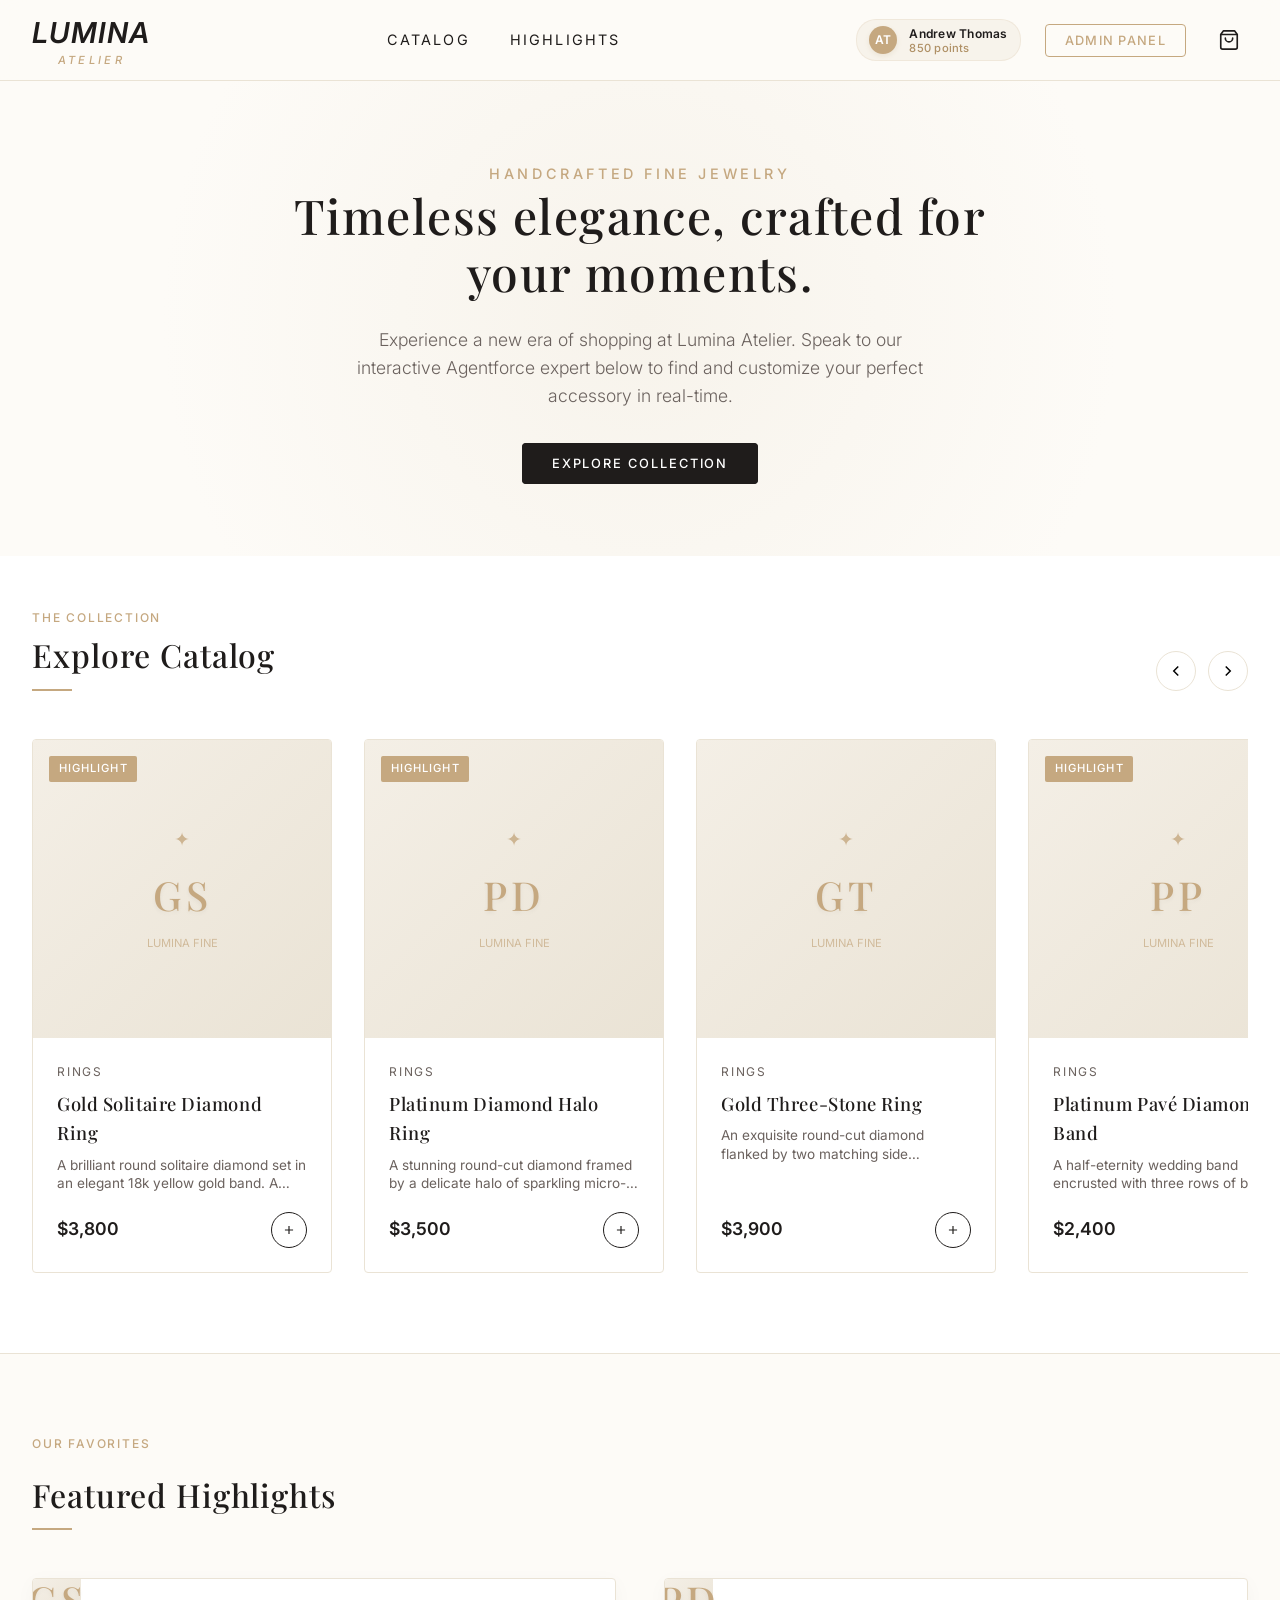
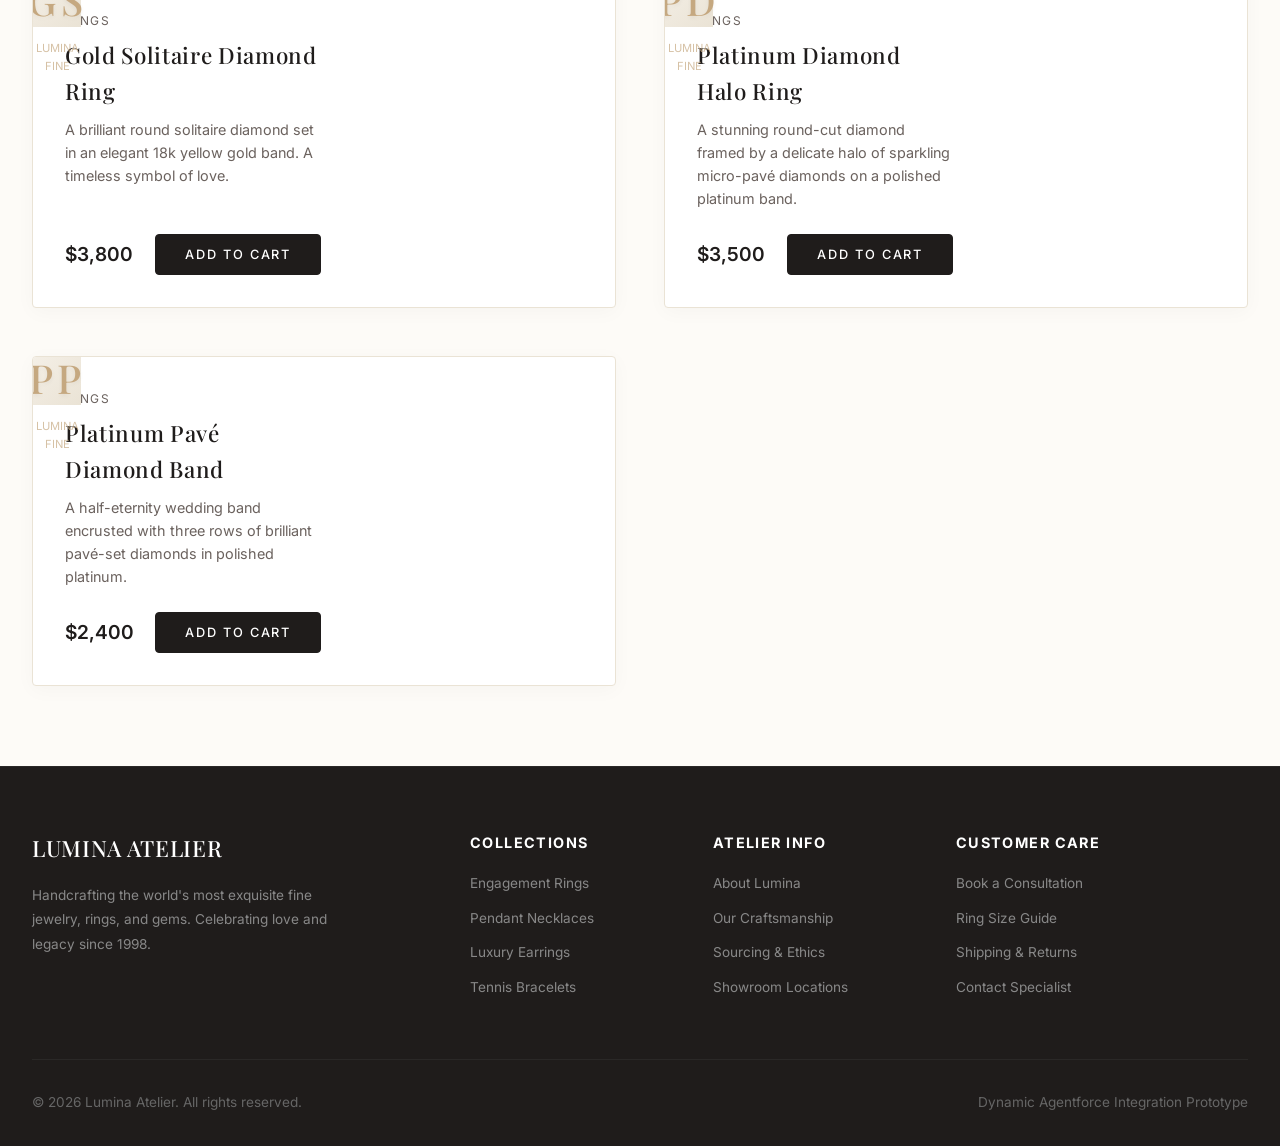
==== commit 9c4fc8f9: "Fix catalog resetting and implement cache-busting version query string for static assets" ====
--- a/index.html
+++ b/index.html
@@ -5,9 +5,9 @@
   <meta name="viewport" content="width=device-width, initial-scale=1.0">
   <title>Lumina Atelier | Fine Luxury Jewelry</title>
   <meta name="description" content="Discover premium handcrafted rings, necklaces, earrings, and bracelets at Lumina Atelier. Fully responsive demo with integrated Agentforce chat support.">
-  <link rel="stylesheet" href="styles.css">
-  <script src="app.js" defer></script>
-  <script src="agentforce-chat.js" defer></script>
+  <link rel="stylesheet" href="styles.css?v=2">
+  <script src="app.js?v=2" defer></script>
+  <script src="agentforce-chat.js?v=2" defer></script>
   <!-- Salesforce Beacon Script -->
   <script type="text/javascript" async="" src="https://cdn.c360a.salesforce.com/beacon/c360a/36f000dc-c237-4c8b-a5c8-f75b1581d958/scripts/c360a.min.js"></script>
 </head>
@@ -46,7 +46,7 @@
         <button id="btnAdminOpen" class="btn-admin" aria-label="Open Catalog Admin Panel">
           Admin <span class="hide-mobile">Panel</span>
         </button>
-        <a href="#/cart" id="btnCart" class="icon-btn" aria-label="View Shopping Bag" style="text-decoration: none; position: relative; display: flex; align-items: center; justify-content: center;">
+        <a href="#cart" id="btnCart" class="icon-btn" aria-label="View Shopping Bag" style="text-decoration: none; position: relative; display: flex; align-items: center; justify-content: center;">
           <!-- Premium Minimalist Bag SVG -->
           <svg width="22" height="22" viewBox="0 0 24 24" fill="none" stroke="currentColor" stroke-width="1.8" stroke-linecap="round" stroke-linejoin="round">
             <path d="M6 2L3 6v14a2 2 0 0 0 2 2h14a2 2 0 0 0 2-2V6l-3-4z"></path>
--- a/styles.css
+++ b/styles.css
@@ -2753,9 +2753,93 @@
 .cart-page-items-list {
   display: flex;
   flex-direction: column;
-  gap: 1.5rem;
+  gap: 0;
   border-top: 1px solid var(--color-border);
   padding-top: 1.5rem;
+}
+
+.sr-only {
+  position: absolute;
+  width: 1px;
+  height: 1px;
+  padding: 0;
+  margin: -1px;
+  overflow: hidden;
+  clip: rect(0, 0, 0, 0);
+  white-space: nowrap;
+  border: 0;
+}
+
+.cart-source-group {
+  display: flex;
+  flex-direction: column;
+}
+
+.cart-source-header {
+  display: flex;
+  align-items: center;
+  gap: 0.9rem;
+  min-height: 48px;
+  padding: 0.85rem 0;
+  cursor: pointer;
+}
+
+.cart-source-checkbox,
+.cart-page-item-checkbox {
+  width: 18px;
+  height: 18px;
+  accent-color: var(--color-gold);
+  cursor: pointer;
+  flex-shrink: 0;
+}
+
+.cart-source-copy {
+  display: flex;
+  flex-direction: column;
+  gap: 0.15rem;
+  flex: 1;
+  min-width: 0;
+}
+
+.cart-source-title {
+  font-size: 0.85rem;
+  font-weight: 700;
+  letter-spacing: 0.08em;
+  text-transform: uppercase;
+  color: var(--color-text-primary);
+}
+
+.cart-source-subtitle {
+  font-size: 0.78rem;
+  color: var(--color-text-secondary);
+}
+
+.cart-source-voucher,
+.agentforce-voucher-code {
+  display: inline-flex;
+  align-items: center;
+  min-height: 24px;
+  padding: 0.25rem 0.55rem;
+  border: 1px solid rgba(197, 168, 128, 0.45);
+  border-radius: 4px;
+  background: rgba(197, 168, 128, 0.1);
+  color: var(--color-gold-hover);
+  font-size: 0.72rem;
+  font-weight: 700;
+  letter-spacing: 0.06em;
+  text-transform: uppercase;
+  white-space: nowrap;
+}
+
+.cart-source-items {
+  display: flex;
+  flex-direction: column;
+}
+
+.cart-source-divider {
+  height: 1px;
+  background: linear-gradient(90deg, transparent, var(--color-border), transparent);
+  margin: 0.35rem 0 1.2rem;
 }
 
 .cart-page-item {
@@ -2763,6 +2847,20 @@
   gap: 1.5rem;
   padding-bottom: 1.5rem;
   border-bottom: 1px solid var(--color-border);
+  align-items: center;
+}
+
+.cart-page-item.agentforce {
+  border-left: 3px solid rgba(197, 168, 128, 0.45);
+  padding-left: 1rem;
+}
+
+.cart-page-item.web {
+  padding-left: 1rem;
+}
+
+.cart-page-item-select {
+  display: inline-flex;
   align-items: center;
 }
 
@@ -2893,8 +2991,110 @@
   padding-bottom: 1.5rem;
 }
 
+.summary-selected-list {
+  display: flex;
+  flex-direction: column;
+  gap: 0.65rem;
+  padding: 0.25rem 0 0.75rem;
+  border-bottom: 1px solid var(--color-border);
+}
+
+.summary-selected-item {
+  display: grid;
+  grid-template-columns: minmax(0, 1fr) auto;
+  gap: 1rem;
+  align-items: start;
+  font-size: 0.88rem;
+}
+
+.summary-selected-name {
+  color: var(--color-text-primary);
+  line-height: 1.35;
+}
+
+.summary-selected-empty {
+  color: var(--color-text-secondary);
+  font-size: 0.88rem;
+}
+
+.summary-item-price {
+  color: var(--color-text-primary);
+  font-weight: 600;
+  white-space: nowrap;
+}
+
+.summary-item-price.discounted {
+  display: inline-flex;
+  align-items: flex-end;
+  gap: 0.45rem;
+}
+
+.summary-original-price {
+  color: #b3261e;
+  font-size: 0.78rem;
+  text-decoration: line-through;
+  text-decoration-thickness: 1.5px;
+}
+
+.summary-discounted-price {
+  color: var(--color-text-primary);
+  font-weight: 700;
+}
+
 .summary-card-box {
   margin-bottom: 1.5rem;
+}
+
+.summary-promo-box {
+  padding-bottom: 1.5rem;
+  border-bottom: 1px solid var(--color-border);
+}
+
+.summary-promo-box .promo-code-box {
+  margin-bottom: 0;
+}
+
+.manual-promo-applied {
+  display: flex;
+  align-items: center;
+  justify-content: space-between;
+  gap: 0.75rem;
+  margin-top: 0.75rem;
+  color: var(--color-text-secondary);
+  font-size: 0.82rem;
+}
+
+.btn-remove-promo {
+  border: none;
+  background: none;
+  color: var(--color-gold-hover);
+  cursor: pointer;
+  font-size: 0.78rem;
+  font-weight: 600;
+  padding: 0;
+  text-transform: uppercase;
+  letter-spacing: 0.04em;
+}
+
+.btn-remove-promo:hover {
+  color: var(--color-text-primary);
+}
+
+.agentforce-voucher-note {
+  display: flex;
+  align-items: center;
+  gap: 0.65rem;
+  margin-bottom: 1.5rem;
+  padding: 0.8rem 0;
+  border-top: 1px solid var(--color-border);
+  border-bottom: 1px solid var(--color-border);
+  color: var(--color-text-secondary);
+  font-size: 0.85rem;
+}
+
+.btn-checkout:disabled {
+  opacity: 0.55;
+  cursor: not-allowed;
 }
 
 .box-label {
@@ -2920,10 +3120,23 @@
 }
 
 @media (max-width: 576px) {
+  .cart-source-header {
+    align-items: flex-start;
+  }
+
+  .cart-source-voucher {
+    margin-left: auto;
+  }
+
   .cart-page-item {
     flex-direction: column;
     align-items: flex-start;
     gap: 1rem;
+  }
+
+  .cart-page-item.agentforce,
+  .cart-page-item.web {
+    padding-left: 0.75rem;
   }
   
   .cart-page-item-actions {
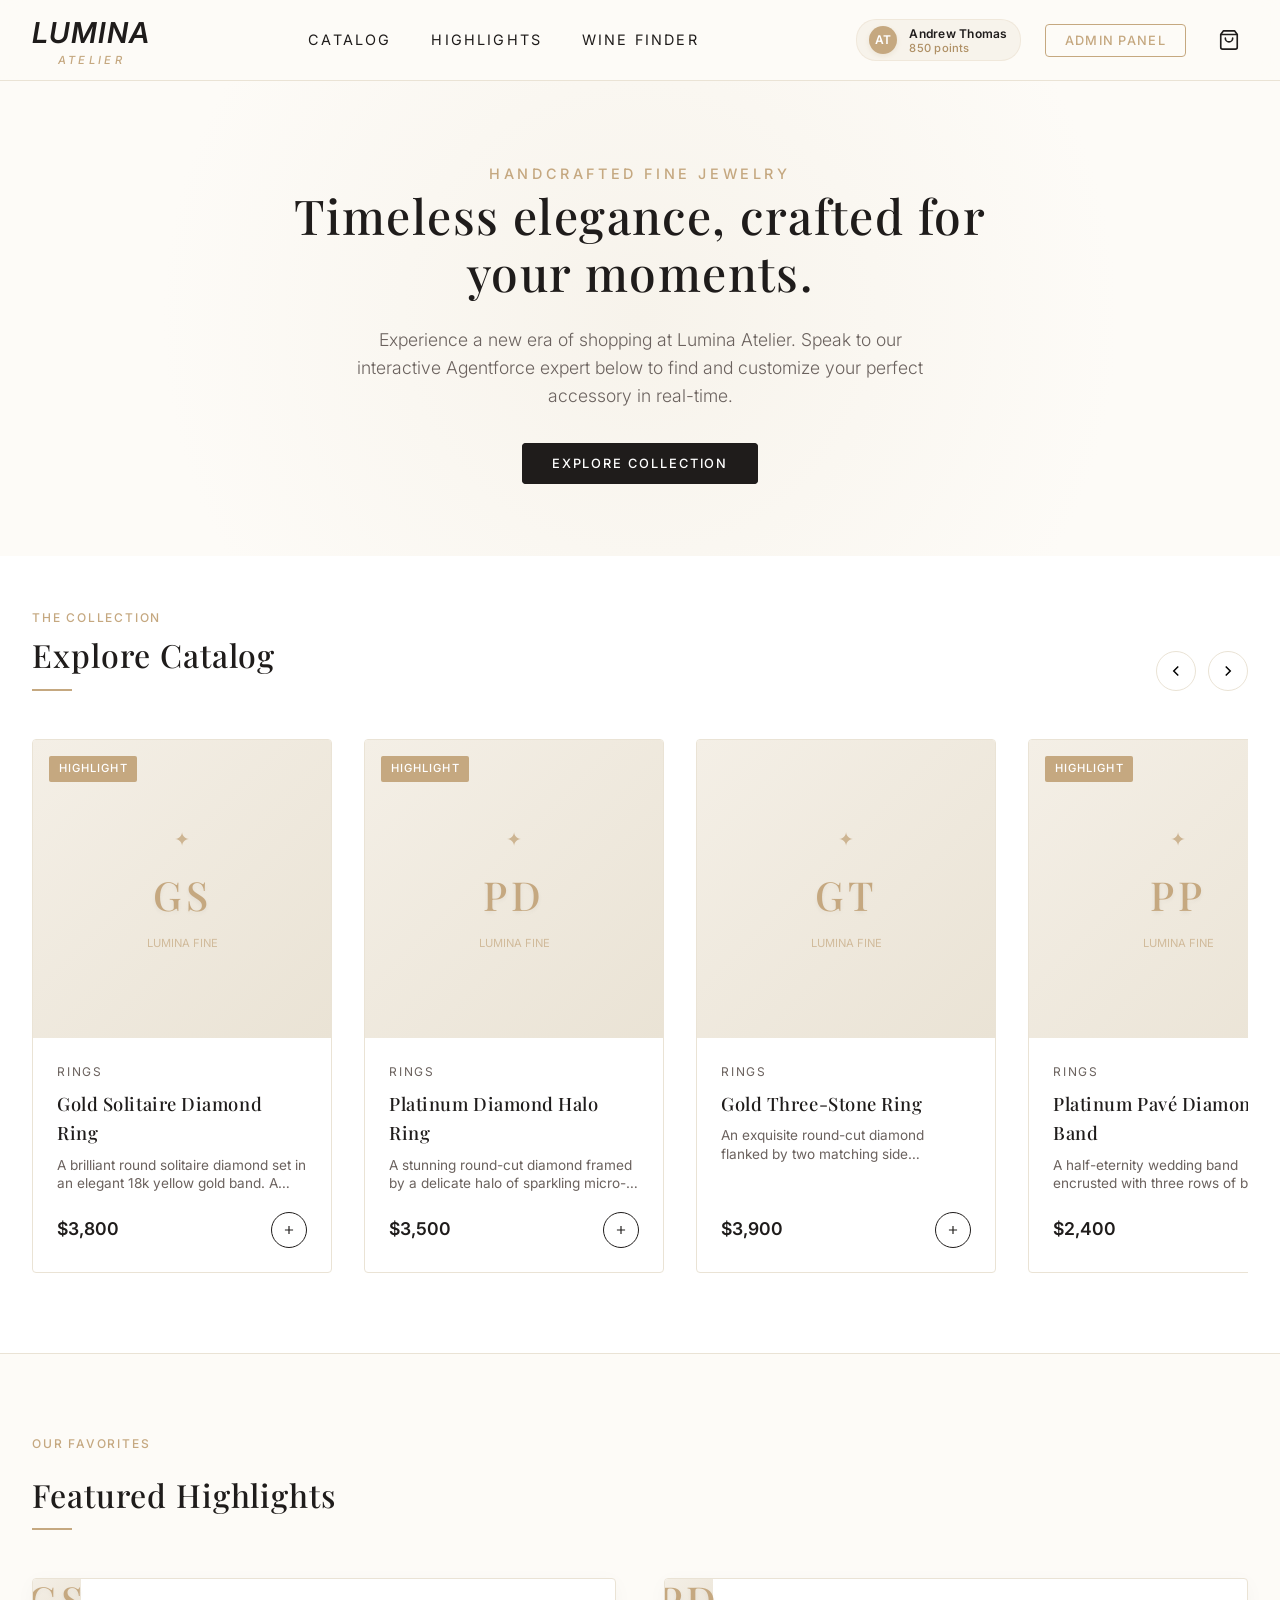
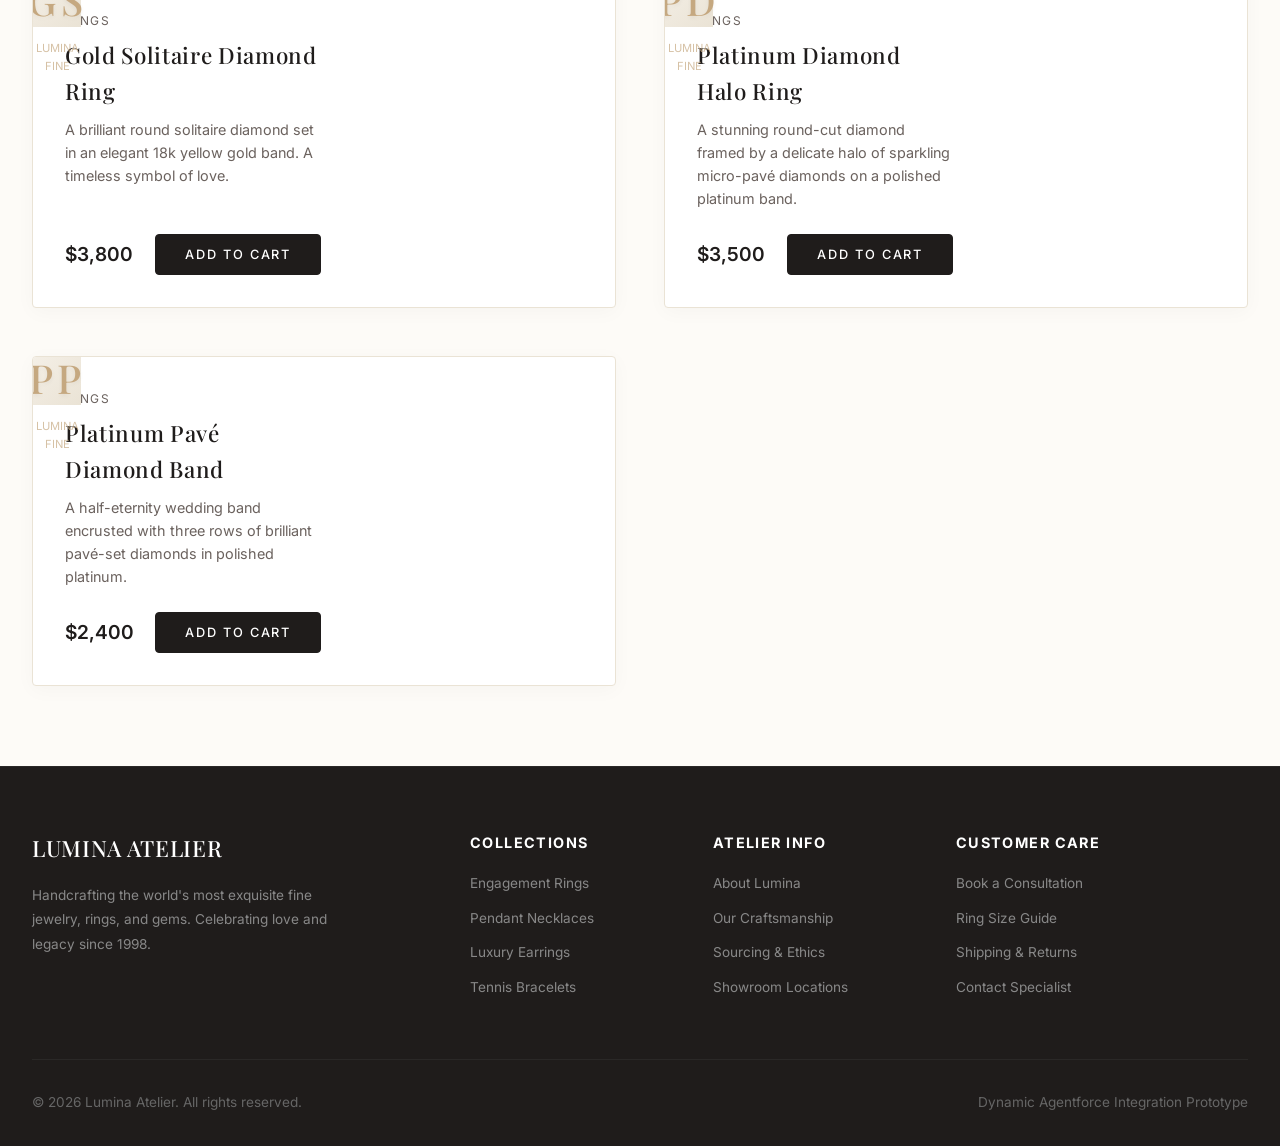
==== commit 91eaabee: "Add Wine Finder tool for locating AU wine retailers Standalone page where a user enters a wine name/" ====
--- a/index.html
+++ b/index.html
@@ -28,6 +28,7 @@
         <ul class="nav-links">
           <li><a href="#carousel-section" id="navCatalog">Catalog</a></li>
           <li><a href="#highlight-section" id="navHighlights">Highlights</a></li>
+          <li><a href="wine-finder.html" id="navWineFinder">Wine Finder</a></li>
         </ul>
       </nav>
 
